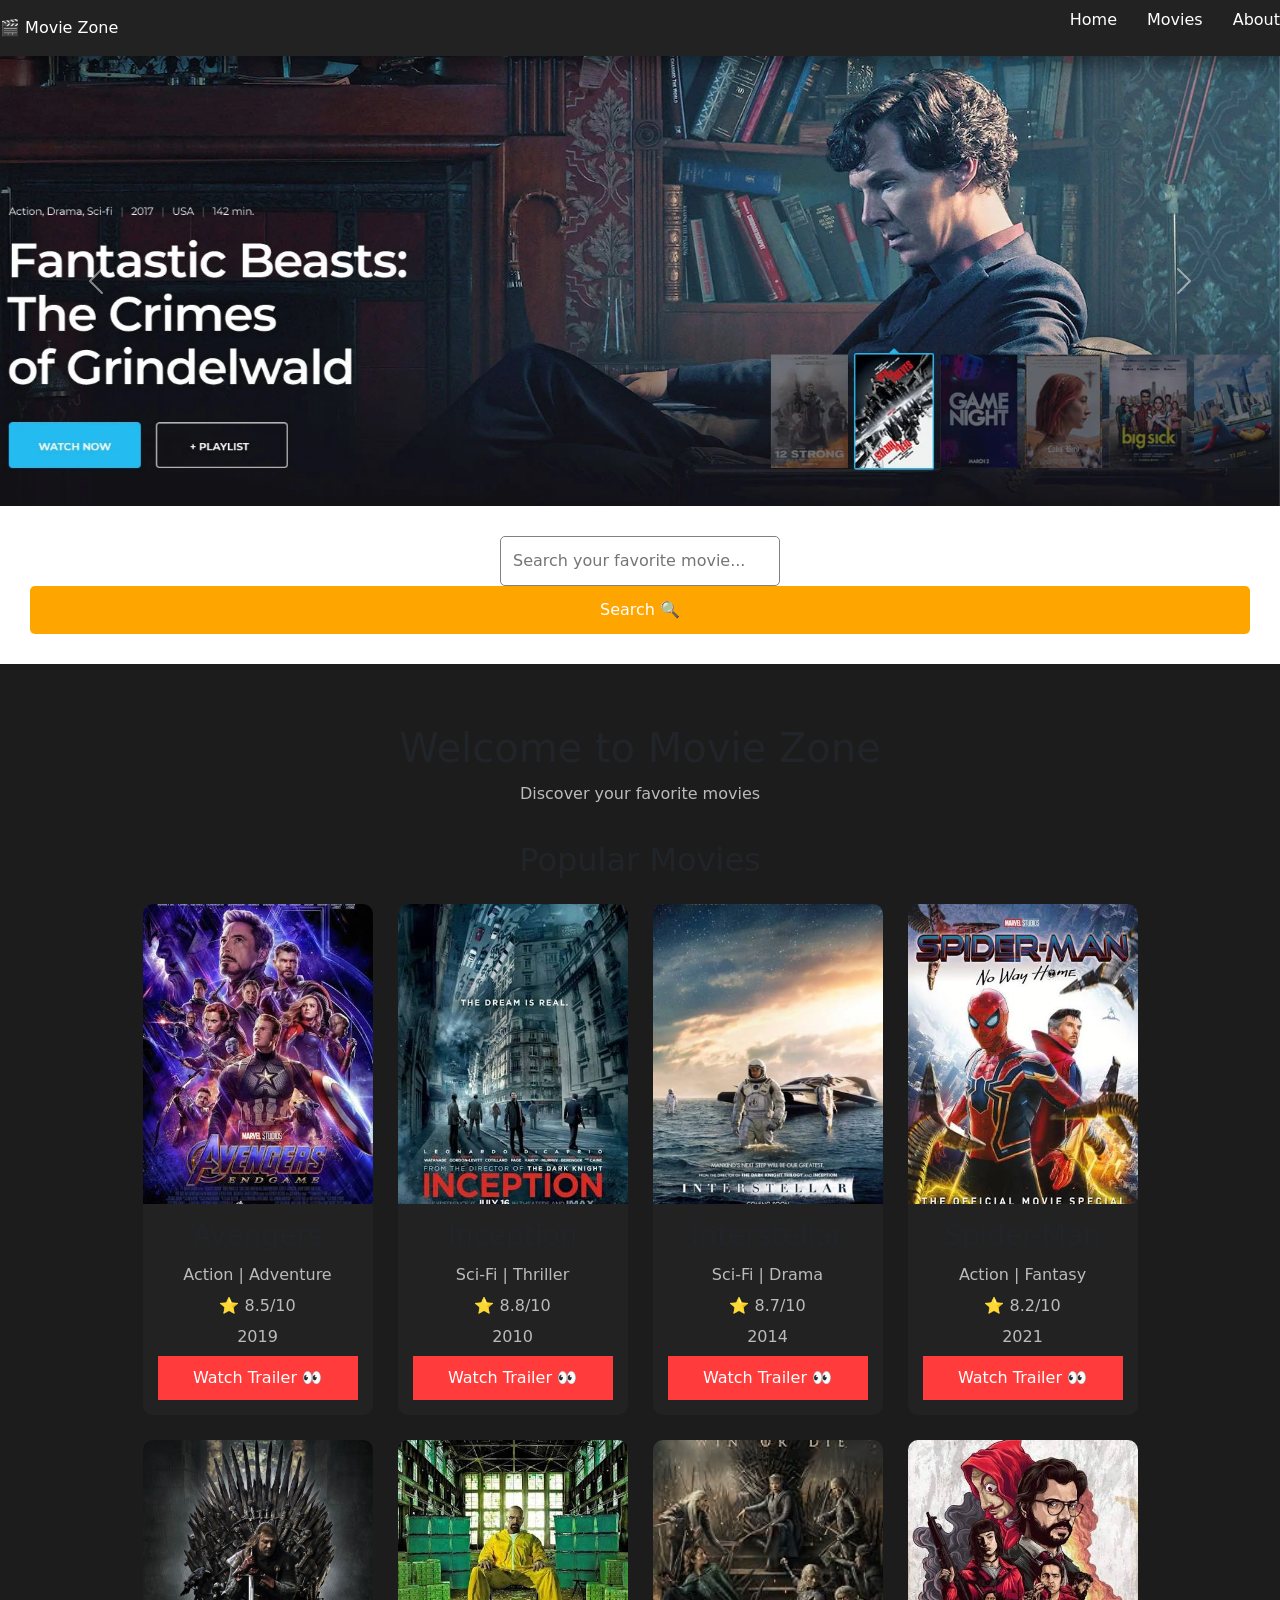
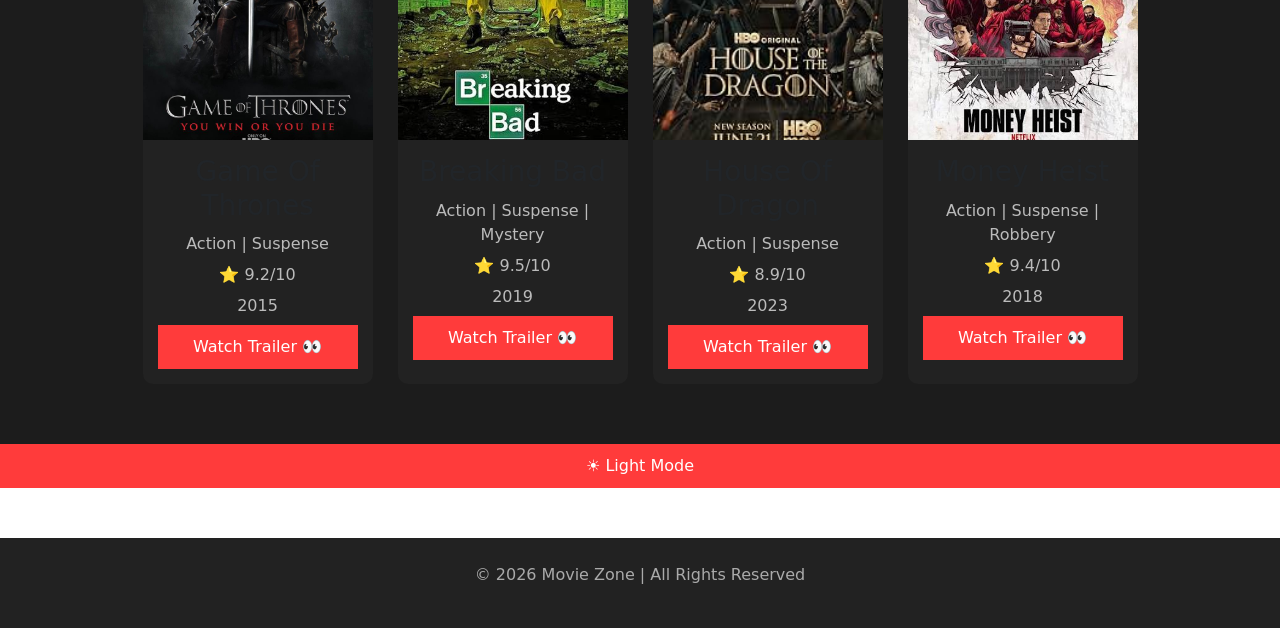
==== index.html @ 926c134b "today i add light mode dark mode in the code and wrok is pending i will add more code in website to " ====
<!DOCTYPE html>
<html lang="en">

<head>

    <meta charset="UTF-8">
    <meta name="viewport" content="width=device-width, initial-scale=1.0">

    <title>Movie Zone</title>

    <!-- CSS -->
    <link rel="stylesheet" href="style.css">

    <!-- Bootstrap CSS -->
    <link href="https://cdn.jsdelivr.net/npm/bootstrap@5.3.8/dist/css/bootstrap.min.css"
          rel="stylesheet">

</head>

<body>

    <!-- Navbar Start -->

    <nav class="navbar">

        <a href="index.html" class="logo">
            🎬 Movie Zone
        </a>

        <ul>
            <li><a href="index.html">Home</a></li>
            <li><a href="movies.html">Movies</a></li>
            <li><a href="about.html">About</a></li>
        </ul>

    </nav>

    <!-- Navbar End -->


    <!-- Movie Slider Start -->

    <div id="movieCarousel"
         class="carousel slide"
         data-bs-ride="carousel"
         data-bs-interval="3000">

        <div class="carousel-inner">

            <div class="carousel-item">
                <img src="images/movie slider1.webp"
                     class="d-block w-100"
                     alt="Movie Slider 1">
            </div>

            <div class="carousel-item">
                <img src="images/slider2.jpg"
                     class="d-block w-100"
                     alt="Movie Slider 2">
            </div>

            <div class="carousel-item active">
                <img src="images/slider3.webp"
                     class="d-block w-100"
                     alt="Movie Slider 3">
            </div>

        </div>


        <!-- Previous Button -->

        <button class="carousel-control-prev"
                type="button"
                data-bs-target="#movieCarousel"
                data-bs-slide="prev">

            <span class="carousel-control-prev-icon"></span>

            <span class="visually-hidden">
                Previous
            </span>

        </button>


        <!-- Next Button -->

        <button class="carousel-control-next"
                type="button"
                data-bs-target="#movieCarousel"
                data-bs-slide="next">

            <span class="carousel-control-next-icon"></span>

            <span class="visually-hidden">
                Next
            </span>

        </button>

    </div>

    <!-- Movie Slider End -->


    <!-- Search Box Start -->

    <div class="search-box">

        <input type="text"
               id="search"
               placeholder="Search your favorite movie...">

        <button onclick="searchMovies()">
            Search 🔍
        </button>

    </div>

    <!-- Search Box End -->


    <!-- Hero Section Start -->

    <section class="hero">

        <h1>Welcome to Movie Zone</h1>

        <p>Discover your favorite movies</p>

        <h2 class="title">
            Popular Movies
        </h2>


        <!-- Movie Cards Start -->

        <div class="movie-container">


            <!-- Avengers -->

            <div class="movie-card">

                <img src="images/avenger2.jpg"
                     alt="Avengers">

                <div class="movie-info">

                    <h3>Avengers</h3>

                    <p>Action | Adventure</p>

                    <p>⭐ 8.5/10</p>

                    <p>2019</p>

                    <button onclick="watchTrailer('Avengers')">
                        Watch Trailer 👀
                    </button>

                </div>

            </div>


            <!-- Inception -->

            <div class="movie-card">

                <img src="images/inception3.jpg"
                     alt="Inception">

                <div class="movie-info">

                    <h3>Inception</h3>

                    <p>Sci-Fi | Thriller</p>

                    <p>⭐ 8.8/10</p>

                    <p>2010</p>

                    <button onclick="watchTrailer('Inception')">
                        Watch Trailer 👀
                    </button>

                </div>

            </div>


            <!-- Interstellar -->

            <div class="movie-card">

                <img src="images/interstellar 4.jpg"
                     alt="Interstellar">

                <div class="movie-info">

                    <h3>Interstellar</h3>

                    <p>Sci-Fi | Drama</p>

                    <p>⭐ 8.7/10</p>

                    <p>2014</p>

                    <button onclick="watchTrailer('Interstellar')">
                        Watch Trailer 👀
                    </button>

                </div>

            </div>


            <!-- Spider-Man -->

            <div class="movie-card">

                <img src="images/spiderman1.jpg"
                     alt="Spider-Man">

                <div class="movie-info">

                    <h3>Spider-Man</h3>

                    <p>Action | Fantasy</p>

                    <p>⭐ 8.2/10</p>

                    <p>2021</p>

                    <button onclick="watchTrailer('Spider-Man No Way Home')">
                        Watch Trailer 👀
                    </button>

                </div>

            </div>


            <!-- Game Of Thrones -->

            <div class="movie-card">

                <img src="images/got1.jpg"
                     alt="Game Of Thrones">

                <div class="movie-info">

                    <h3>Game Of Thrones</h3>

                    <p>Action | Suspense</p>

                    <p>⭐ 9.2/10</p>

                    <p>2015</p>

                    <button onclick="watchTrailer('Game Of Thrones')">
                        Watch Trailer 👀
                    </button>

                </div>

            </div>


            <!-- Breaking Bad -->

            <div class="movie-card">

                <img src="images/breaking bad1.jpg"
                     alt="Breaking Bad">

                <div class="movie-info">

                    <h3>Breaking Bad</h3>

                    <p>Action | Suspense | Mystery</p>

                    <p>⭐ 9.5/10</p>

                    <p>2019</p>

                    <button onclick="watchTrailer('Breaking Bad')">
                        Watch Trailer 👀
                    </button>

                </div>

            </div>


            <!-- House Of The Dragon -->

            <div class="movie-card">

                <img src="images/house of dragon 1.jpg"
                     alt="House Of The Dragon">

                <div class="movie-info">

                    <h3>House Of Dragon</h3>

                    <p>Action | Suspense</p>

                    <p>⭐ 8.9/10</p>

                    <p>2023</p>

                    <button onclick="watchTrailer('House Of The Dragon')">
                        Watch Trailer 👀
                    </button>

                </div>

            </div>


            <!-- Money Heist -->

            <div class="movie-card">

                <img src="images/money heist1.jpg"
                     alt="Money Heist">

                <div class="movie-info">

                    <h3>Money Heist</h3>

                    <p>Action | Suspense | Robbery</p>

                    <p>⭐ 9.4/10</p>

                    <p>2018</p>

                    <button onclick="watchTrailer('Money Heist')">
                        Watch Trailer 👀
                    </button>

                </div>

            </div>

        </div>

        <!-- Movie Cards End -->


        <!-- No Result Message -->

        <p id="noResult" style="display:none;">
            No movies found!
        </p>

    </section>

    <!-- Hero Section End -->


    <!-- Dark / Light Mode Button Start -->

    <div class="mode-btn">

        <button onclick="toggleMode()" id="modeButton">
            ☀️ Light Mode
        </button>

    </div>

    <!-- Dark / Light Mode Button End -->


    <!-- Footer Start -->

    <footer>

        <p>
            © 2026 Movie Zone | All Rights Reserved
        </p>

    </footer>

    <!-- Footer End -->


    <!-- Bootstrap JS -->

    <script src="https://cdn.jsdelivr.net/npm/bootstrap@5.3.8/dist/js/bootstrap.bundle.min.js">
    </script>


    <!-- JavaScript -->

    <script>

        // Search Movies

        function searchMovies() {

            let input = document.getElementById("search")
                .value.toLowerCase()
                .trim();

            let cards = document.querySelectorAll(".movie-card");

            let count = 0;

            cards.forEach(function(card) {

                let title = card.querySelector("h3")
                    .innerText
                    .toLowerCase();

                if (title.includes(input)) {

                    card.style.display = "block";

                    count++;

                } else {

                    card.style.display = "none";

                }

            });


            document.getElementById("noResult").style.display =
                count === 0 ? "block" : "none";

        }


        // Search Using Enter Key

        document.getElementById("search")
            .addEventListener("keydown", function(event) {

                if (event.key === "Enter") {

                    searchMovies();

                }

            });


        // Watch Trailer

        function watchTrailer(movieName) {

            let url =
                "https://www.youtube.com/results?search_query="
                + encodeURIComponent(movieName + " official trailer");

            window.open(url, "_blank");

        }


        // Dark / Light Mode

        function toggleMode() {

            document.body.classList.toggle("light");

            let button =
                document.getElementById("modeButton");


            if (document.body.classList.contains("light")) {

                button.innerHTML = "🌙 Dark Mode";

            } else {

                button.innerHTML = "☀️ Light Mode";

            }

        }

    </script>

</body>

</html>
---- style.css ----
*{
    margin: 0;
    padding: 0;
    box-sizing: border-box;
}
body{
    font-family: Arial, Helvetica, sans-serif;
    background-color: #111;
    color: white;
}

/* Navbar */
nav{
    background-color: #222;
    padding: 20px 50px;
    display: flex;
    justify-content: center;
    align-items: center;
}

nav h2{
    color: #ff3b3b;
}

nav ul{
    display: flex;
    list-style:none;
    gap: 30px;
}

nav a{
    color: white;
    text-decoration: none;
}

nav a:hover {
    color: #ff3b3b;
}

/* Hero */
.hero {
    text-align: center;
    padding: 60px 20px;
    background-color: #1c1c1c;
}

.hero h1 {
    font-size: 40px;
    margin-bottom: 10px;
}

.hero p {
    color: #bbb;
}

/* Title */
.title {
    text-align: center;
    margin: 35px 0 25px;
}

/* Movie Container */
.movie-container {
    display: flex;
    justify-content: center;
    gap: 25px;
    flex-wrap: wrap;
}

/* Movie Card */
.movie-card {
    width: 230px;
    background-color: #222;
    border-radius: 10px;
    overflow: hidden;
    transition: 0.3s;
}

.movie-card:hover {
    transform: translateY(-10px);
    box-shadow: 0 10px 25px black;
}

.movie-card img {
    width: 100%;
    height: 300px;
    object-fit: cover;
}

.movie-info {
    padding: 15px;
}

.movie-info h3 {
    margin-bottom: 10px;
}

.movie-info p {
    color: #bbb;
    margin: 7px 0;
}

/* Button */
button {
    width: 100%;
    padding: 10px;
    margin-top: 10px;
    background-color: #ff3b3b;
    color: white;
    border: none;
    border-radius: 5px;
    cursor: pointer;
}

button:hover {
    background-color: #d90000;
}

/* Footer */
footer {
    text-align: center;
    padding: 25px;
    margin-top: 50px;
    background-color: #222;
    color: #aaa;
}

/* Text Centre */
.text-centre {
    background-color: grey;
    color: white;
    text-align: center;
    font-family: Cambria, Cochin, Georgia, Times, 'Times New Roman', serif;
    font-size: medium;
    padding: 20px;
}

.text-centre:hover {
    background-color: red;
}

/* Search Box */
.search-box {
    text-align: center;
    margin: 30px;
}

.search-box input {
    padding: 12px;
    width: 280px;
    border-radius: 5px;
    border: 1px solid gray;
}

.search-box button {
    padding: 12px 20px;
    background-color: orange;
    border: none;
    border-radius: 5px;
    cursor: pointer;
}

/* Carousel */
#moveCarousel {
    width: 100px;
    margin: 20px auto;
    overflow: hidden;
}

#movieCarousel img {
    width: 100%;
    height: 450px;
    object-fit: cover;
}

/* Mobile */
@media (max-width: 576px) {

    #movieCarousel img {
        height: 220px;
    }

}


/* DARK MODE */


body.dark {
    background-color: white;
    color: black;
}

body.dark nav {
    background-color: #eee;
}

body.dark nav a {
    color: black;
}

body.dark nav h2 {
    color: #ff3b3b;
}

body.dark .hero {
    background-color: #f2f2f2;
    color: black;
}

body.dark .hero p {
    color: #555;
}

body.dark .movie-card {
    background-color: #eee;
    color: black;
}

body.dark .movie-info p {
    color: grey;
}

body.dark footer {
    background-color: #ddd;
    color: grey;
}

body.dark .title {
    color: black;
}
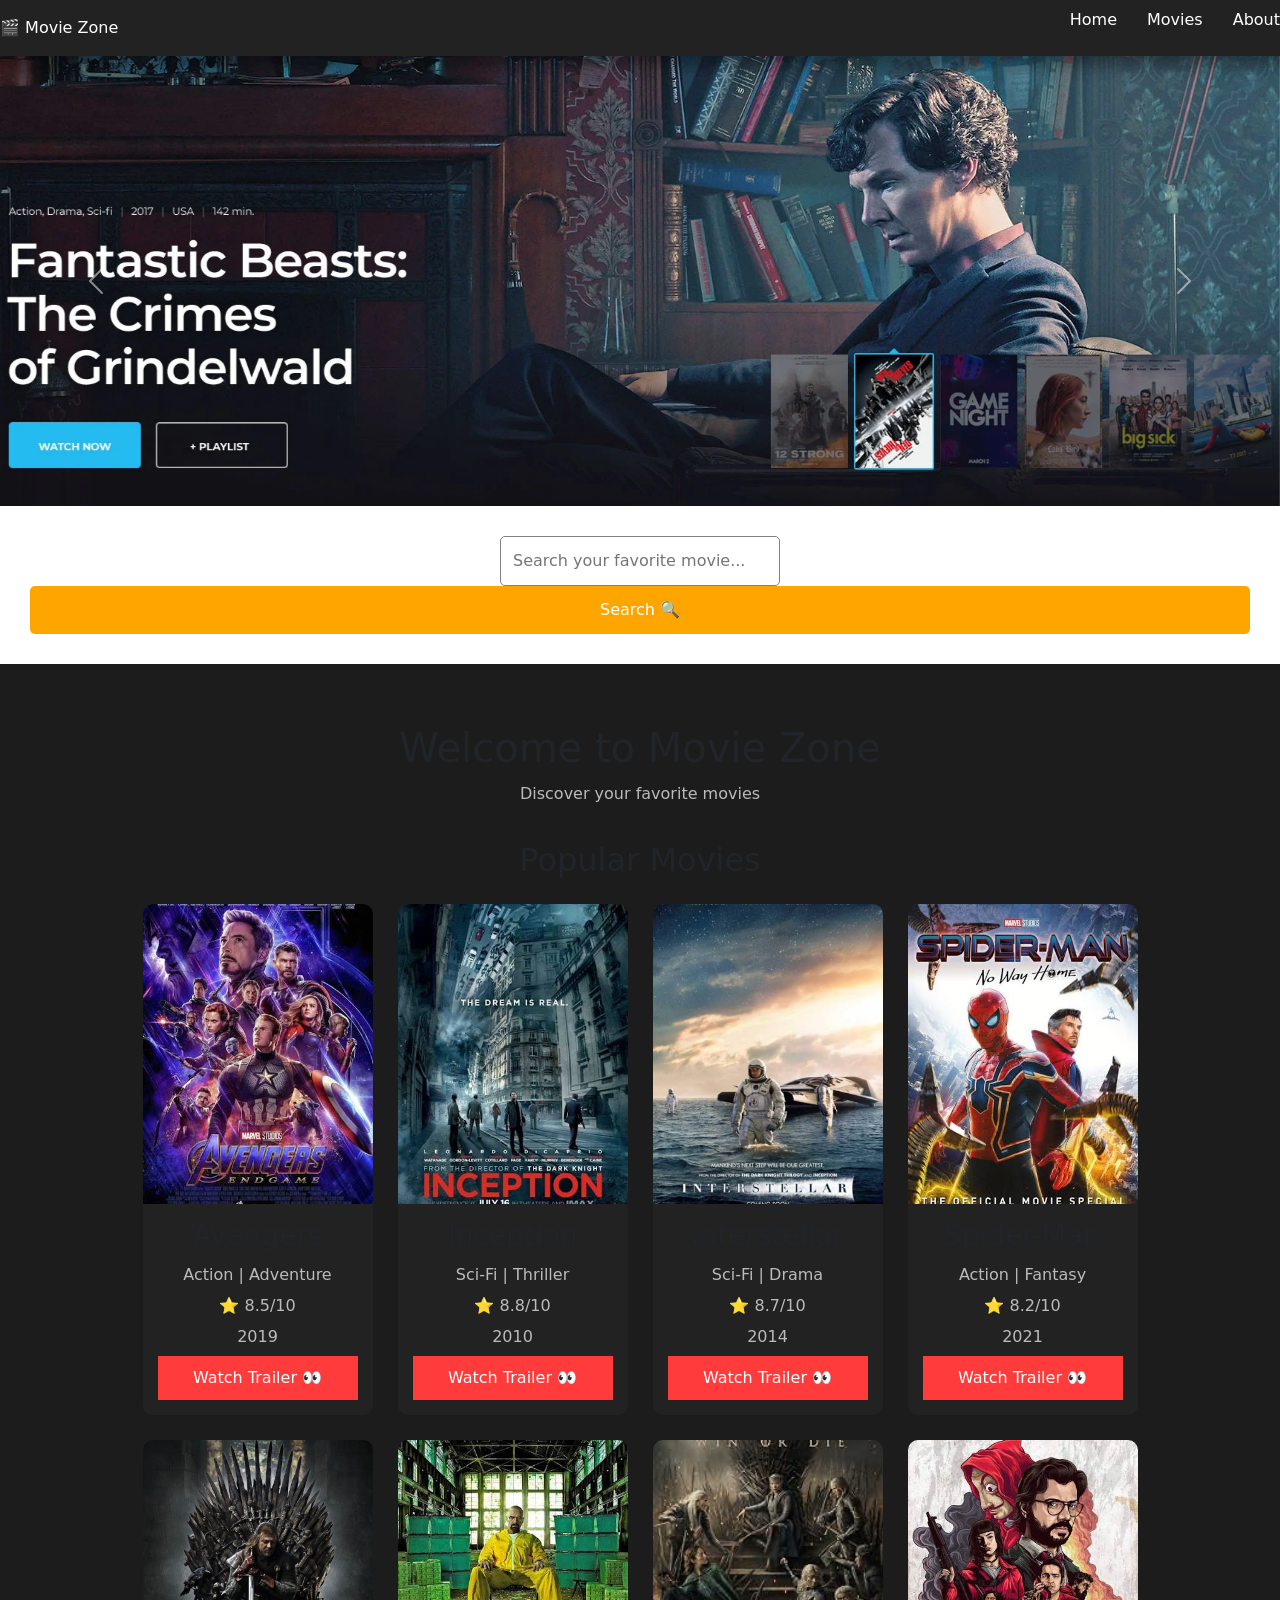
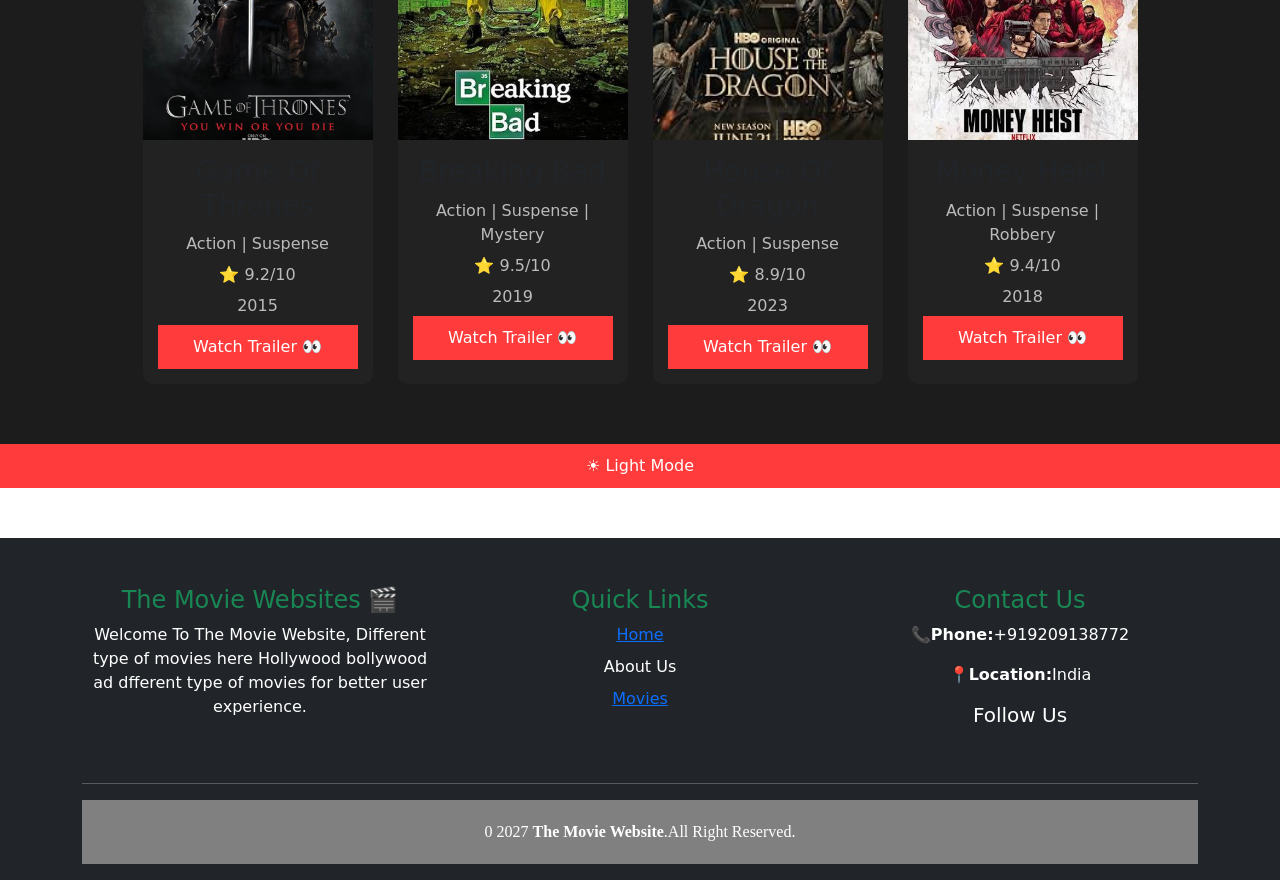
==== commit 2aad0f69: "today added some footer part" ====
--- a/index.html
+++ b/index.html
@@ -11,6 +11,8 @@
 
     <!-- CSS -->
     <link rel="stylesheet" href="style.css">
+    
+    <link href="https://cdn.jsdelivr.net/npm/bootstrap@5.3.8/dist/css/bootstrap.min.css" rel="stylesheet" integrity="sha384-sRIl4kxILFvY47J16cr9ZwB07vP4J8+LH7qKQnuqkuIAvNWLzeN8tE5YBujZqJLB" crossorigin="anonymous">
 
     <!-- Bootstrap CSS -->
     <link href="https://cdn.jsdelivr.net/npm/bootstrap@5.3.8/dist/css/bootstrap.min.css"
@@ -378,12 +380,87 @@
 
     <!-- Footer Start -->
 
-    <footer>
-
-        <p>
-            © 2026 Movie Zone | All Rights Reserved
-        </p>
-
+    <footer class="bg-dark text-white pt-5 pb-3">
+        <div class="container">
+        <div class="row">
+
+            <!-- column 1 -->
+             <div class="col-md-4 mb-4">
+            <h4 class="text-success">The Movie Websites 🎬
+
+            </h4>
+            <p>
+                Welcome To The Movie Website,
+                Different type of movies here Hollywood bollywood ad dfferent type of movies for better user experience.
+            </p>
+             </div>
+
+             <!-- column 2 -->
+              <div class="col-md-4 mb-4">
+                <h4 class="text-success">Quick Links</h4>
+                <ul class="list-unstyled">
+                    <li class="mb-2">
+                        <a href="index.html class
+                        text-white text-docartion-none">Home</a>
+
+
+                    </li>
+                    <li class="mb-2"><a href="about.html class
+                        text-white text-decorstion-none"></a>About Us</li>
+                        <li class="mb-2">
+                            <a href="Movies.html class
+                            text-white text-decoration-none">Movies</a>
+                        </li>
+
+                </ul>
+
+              </div>
+               <!-- column 3 -->
+
+               <div class="col-md-4 mb-4">
+                <h4 class="text-success">Contact Us</h4>
+
+                <p>
+                    📞<strong>Phone:</strong>+919209138772
+                </p>
+                <p>
+                    📍<strong>Location:</strong>India
+                </p>
+                <h5 classs="mt-3">Follow Us</h5>
+                <div class="d-flex gap-3 mt-3">
+                   <!-- Instagram -->
+                    <a href="https://www.instagram.com/sachitanand__441/?hl=en" class="text-white fs-3">
+                        <i class="bi bi-instagram"></i>
+                    </a>
+
+                    <!-- LinkedIn -->
+                    <a href="https://www.linkedin.com/in/sachitanand-ambulgekar-6a97a2281/" class="text-white fs-3">
+                        <i class="bi bi-linkedin"></i>
+                    </a>
+
+                    <!-- WhatsApp -->
+                    <a href="https://wa.me/919209138772" 
+                       class="text-white fs-3">
+                        <i class="bi bi-whatsapp"></i>
+                    </a>
+                </div>
+
+               </div>
+
+        </div>
+        <!-- Copyright -->
+
+        <hr class="border-light">
+        <div class="text-centre">
+            <p class="mb-0">
+                0 2027 <strong>The Movie Website</strong>.All Right Reserved.
+
+            </p>
+
+        </div>
+        </div>
+
+        
     </footer>
 
     <!-- Footer End -->
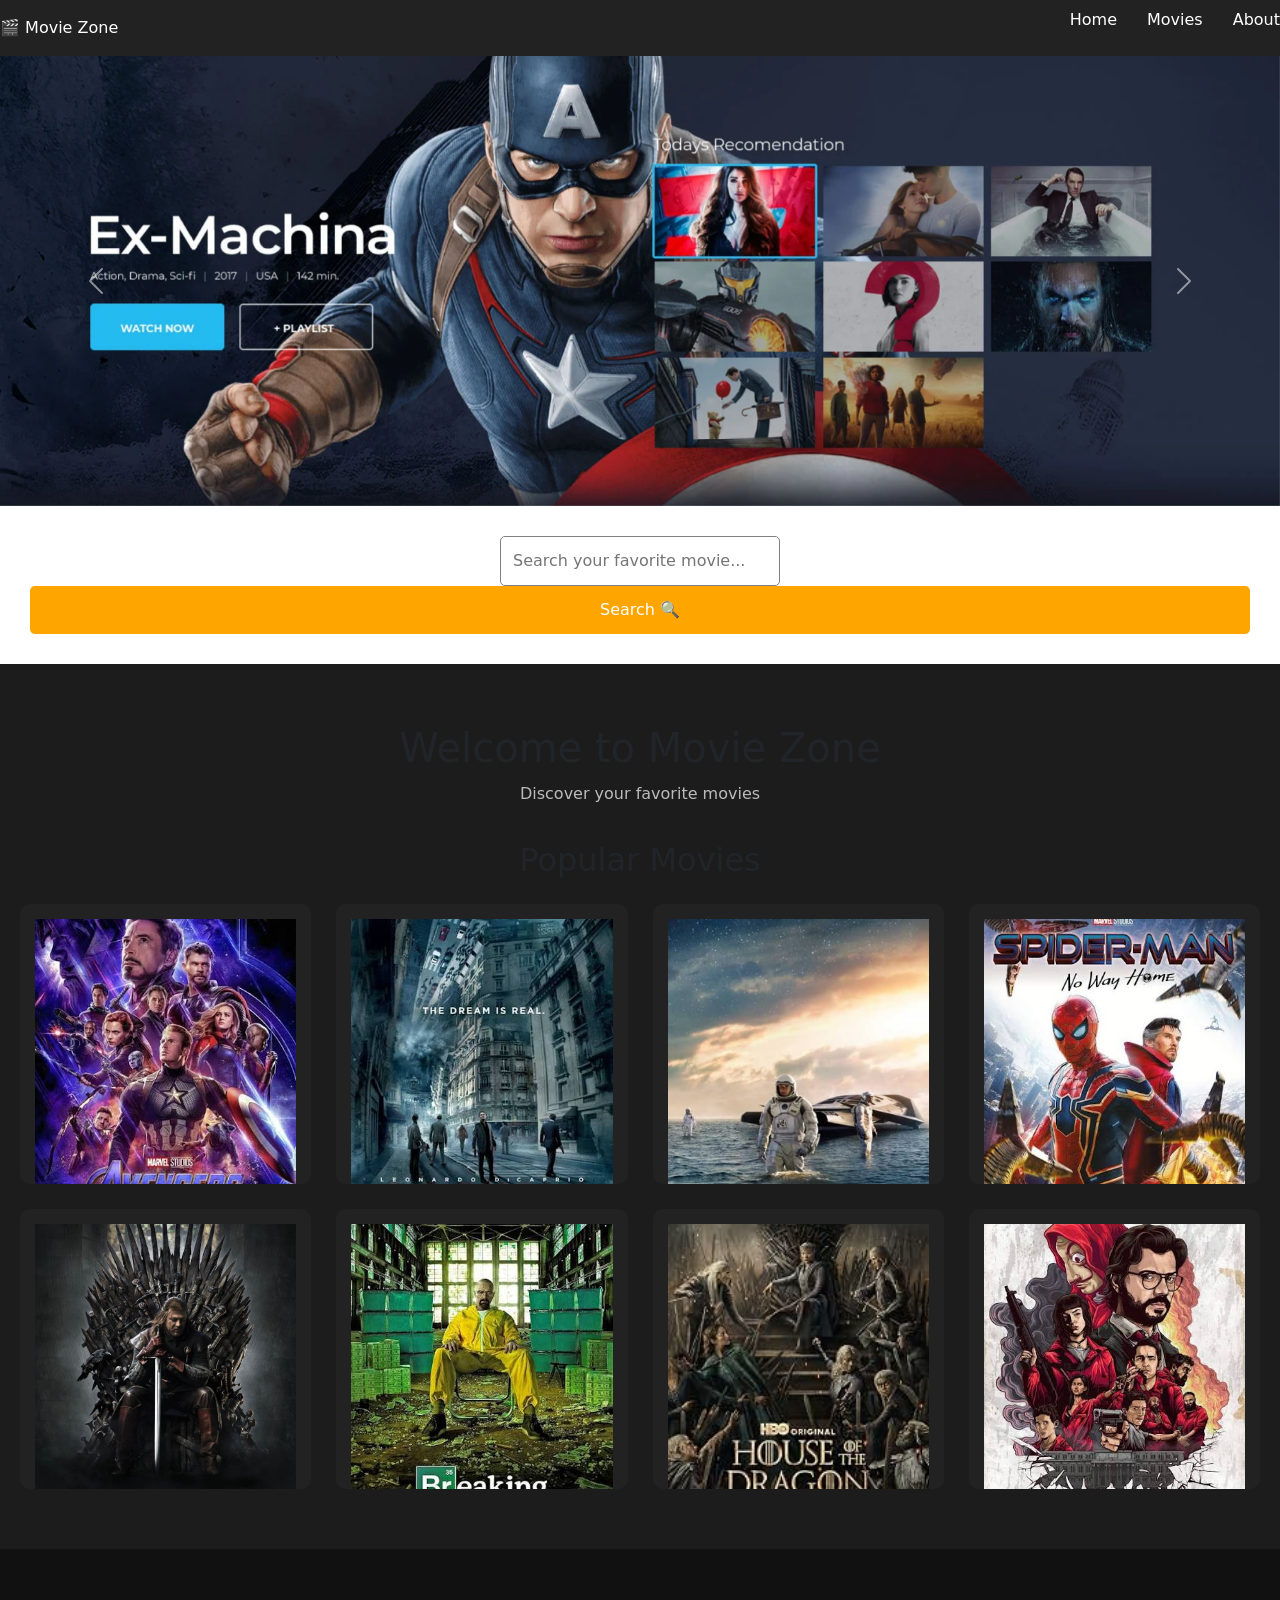
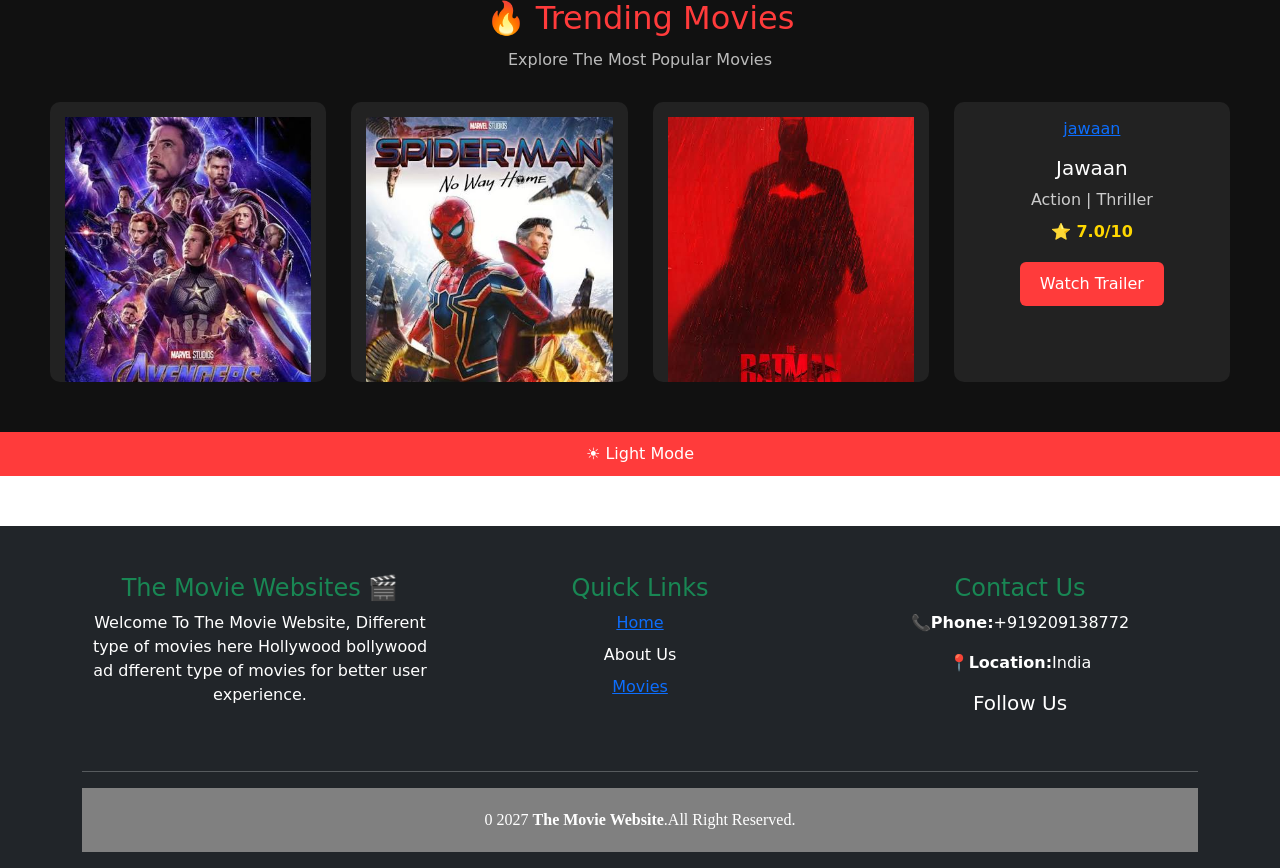
==== commit 54c40819: "added some section and in secton added trending movies like avengers batman spiderman jawan and adde" ====
--- a/index.html
+++ b/index.html
@@ -11,7 +11,7 @@
 
     <!-- CSS -->
     <link rel="stylesheet" href="style.css">
-    
+
     <link href="https://cdn.jsdelivr.net/npm/bootstrap@5.3.8/dist/css/bootstrap.min.css" rel="stylesheet" integrity="sha384-sRIl4kxILFvY47J16cr9ZwB07vP4J8+LH7qKQnuqkuIAvNWLzeN8tE5YBujZqJLB" crossorigin="anonymous">
 
     <!-- Bootstrap CSS -->
@@ -363,7 +363,65 @@
     </section>
 
     <!-- Hero Section End -->
-
+     <!-- Trending Movie Section Start -->
+      <section class="trending">
+        <h2>🔥 Trending Movies</h2>
+        <p class="section-subtitle">Explore The Most Popular Movies</p>
+        <div class="movie-container">
+           <!-- Movie 1 -->
+
+           <div class="movie-card">
+            <img src="images/avenger2.jpg" alt="Avenger Movies">
+            <h3>Avengers: Endgame</h3>
+            <p>Action | Adventure</p>
+            <p class="rating">⭐ 8.4/10</p>
+        <a href="https://www.youtube.com/results?search_query=avengers+endgame+trailer"
+               target="_blank" class="trailer-btn">Watch Trailer</a>
+
+           </div>
+           <!-- movie 2 -->
+
+           <div class="movie-card">
+            <img src="images/spiderman1.jpg" alt="Spiderman">
+            <h3>Spider-man</h3>
+            <p>Action | Adventure</p>
+            <p class="rating">⭐ 8.2/10</p>
+             <a href="https://www.youtube.com/results?search_query=spiderman+trailer"
+               target="_blank" class="trailer-btn">
+                Watch Trailer
+            </a>
+           </div>
+           <!-- movie 3 -->
+
+           <div class="movie-card">
+            <img src="images/batman.jpg" alt="Batman">
+            <h3>The Batman</h3>
+            <p>Action | Crime</p>
+            <p class="rating">⭐ 7.8/10</p>
+            <a href="https://www.youtube.com/results?search_query=the+batman+trailer"
+               target="_blank" class="trailer-btn">
+                Watch Trailer
+            </a>
+
+           </div>
+
+           <!-- movie 4 -->
+            <div class="movie-card">
+                <a href="images/jawaan 2.jpg">jawaan</a>
+                <h3>Jawaan</h3>
+                <p>Action | Thriller</p>
+                <p class="rating">⭐ 7.0/10</p>
+                <a href="https://www.youtube.com/results?search_query=jawan+trailer"
+               target="_blank" class="trailer-btn">
+                Watch Trailer
+            </a>
+
+
+            </div>
+        </div>
+
+      </section>
+      <!-- Trending Movie Section End -->
 
     <!-- Dark / Light Mode Button Start -->
 
--- a/style.css
+++ b/style.css
@@ -228,4 +228,94 @@
 
 body.dark .title {
     color: black;
-}+}
+
+.trending{
+    padding:50px;
+    background-color: #111;
+    color: white;
+    text-align: center;
+}
+.trending h2{
+    font-size: 32px;
+    margin-bottom: 10px;
+    color: #ff3b3b;
+
+}
+
+.section-subtitle{
+    color: #bbb;
+    margin-bottom: 30px;
+}
+
+.movie-container{
+    display: grid;
+    grid-template-columns:repeat(4,1fr);
+    gap: 25px;
+}
+.movie-card{
+    background-color: #222;
+    padding: 15px;
+    border-radius: 12px;
+    transition: 0.3s;
+    text-align: center;
+
+}
+
+.movie-card:hover{
+    transform:translateY(-10px);
+    box-shadow: 0 5px 20px #ff3b3b55;
+
+}
+
+.movie-card{
+    width: 100%;
+    height: 280px;
+    object-fit: cover;
+    border-radius: 10px;
+
+}
+.movie-card h3{
+    margin: 15px 0 8px;
+    font-size:20px;
+
+}
+
+.movie-card p{
+    color: #ccc;
+    margin: 8px 0;
+}
+
+.movie-card .rating{
+    color: gold;
+    font-weight: bold;
+}
+ .trailer-btn{
+    display: inline-block;
+    background-color: #ff3b3b;
+    color: white;
+    text-decoration: none;
+    padding: 10px 20px;
+    border-radius: 6px;
+    margin-top: 10px;
+ }
+
+ .trailer-btn:hover{
+    background-color: white;
+    color: #ff3b3b;
+
+ }
+  /* Responsive Design */
+  @media (max-width:900px){
+    .movie-container{
+        grid-template-columns: repeat(2,1fr);
+    }
+  }
+   @media(max-width:500px){
+    .movie-container{
+        grid-template-columns: 1fr;
+    }
+     .trending{
+        padding:25px;
+     }
+   }
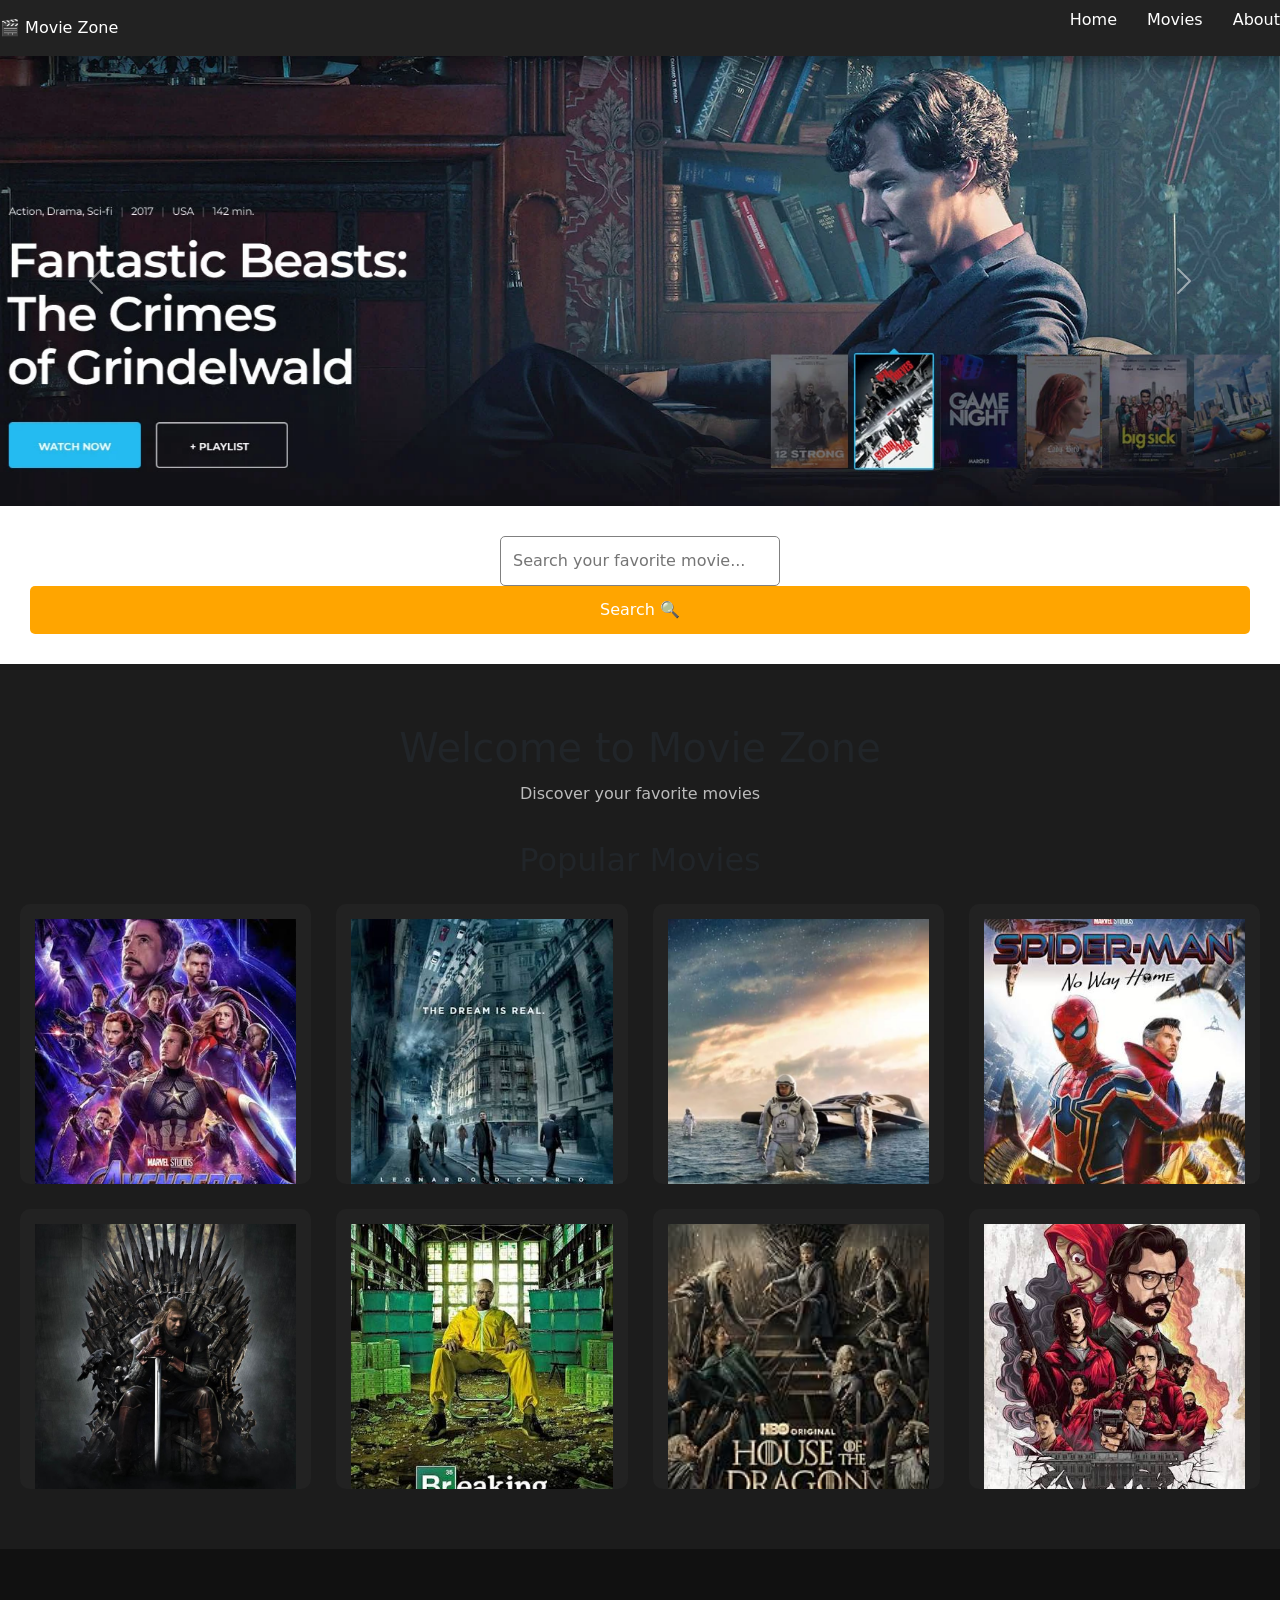
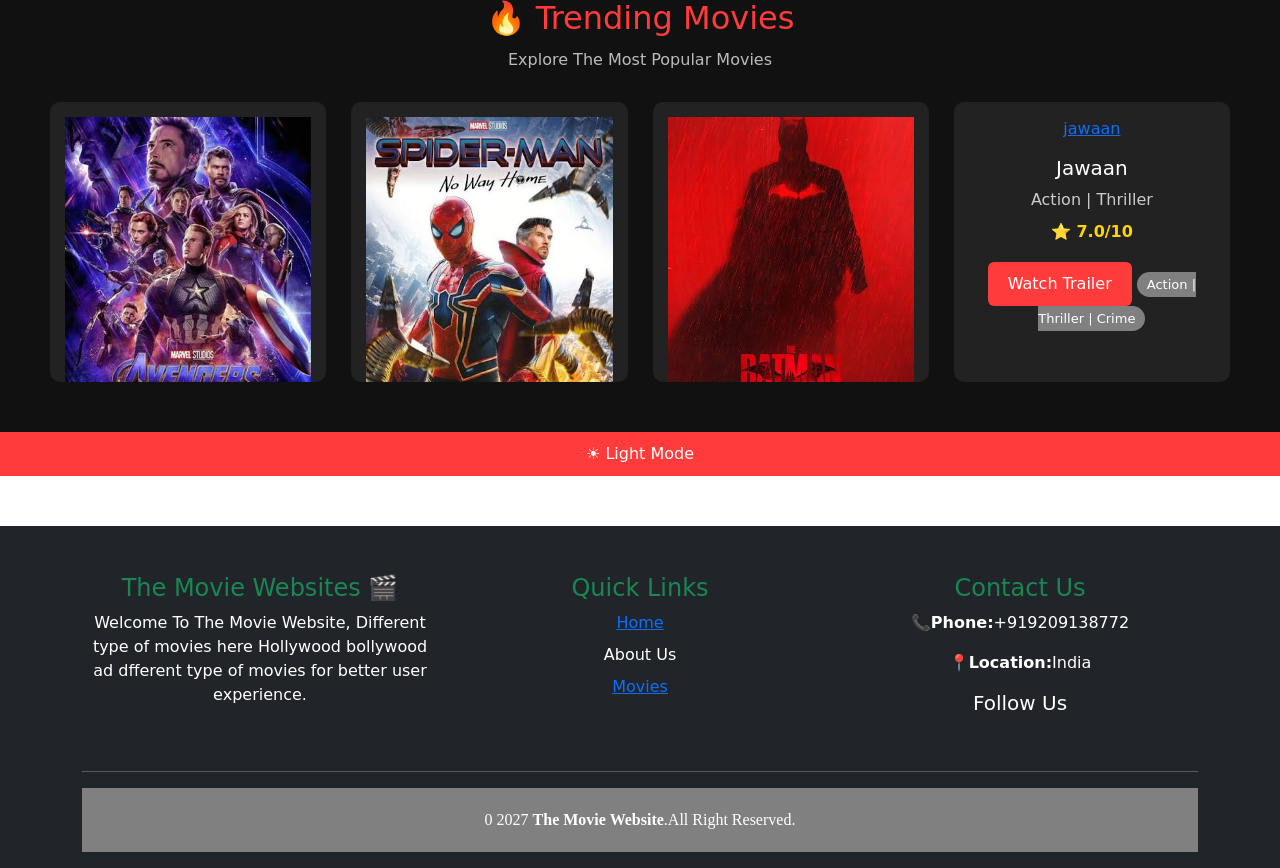
==== commit 0c1a2595: "today added span using class of genre" ====
--- a/index.html
+++ b/index.html
@@ -377,6 +377,7 @@
             <p class="rating">⭐ 8.4/10</p>
         <a href="https://www.youtube.com/results?search_query=avengers+endgame+trailer"
                target="_blank" class="trailer-btn">Watch Trailer</a>
+               <span class="genre">Action</span>
 
            </div>
            <!-- movie 2 -->
@@ -390,6 +391,7 @@
                target="_blank" class="trailer-btn">
                 Watch Trailer
             </a>
+            <span class="genre">Action | Adventure</span>
            </div>
            <!-- movie 3 -->
 
@@ -402,6 +404,7 @@
                target="_blank" class="trailer-btn">
                 Watch Trailer
             </a>
+            <span class="genre">Action | Thriller</span>
 
            </div>
 
@@ -415,7 +418,7 @@
                target="_blank" class="trailer-btn">
                 Watch Trailer
             </a>
-
+           <span class="genre">Action | Thriller | Crime</span>
 
             </div>
         </div>
--- a/style.css
+++ b/style.css
@@ -319,3 +319,11 @@
         padding:25px;
      }
    }
+
+
+   .genre{
+    background:grey;
+    padding: 5px 10px;
+    border-radius: 15px;
+    font-size: 13px;
+   }
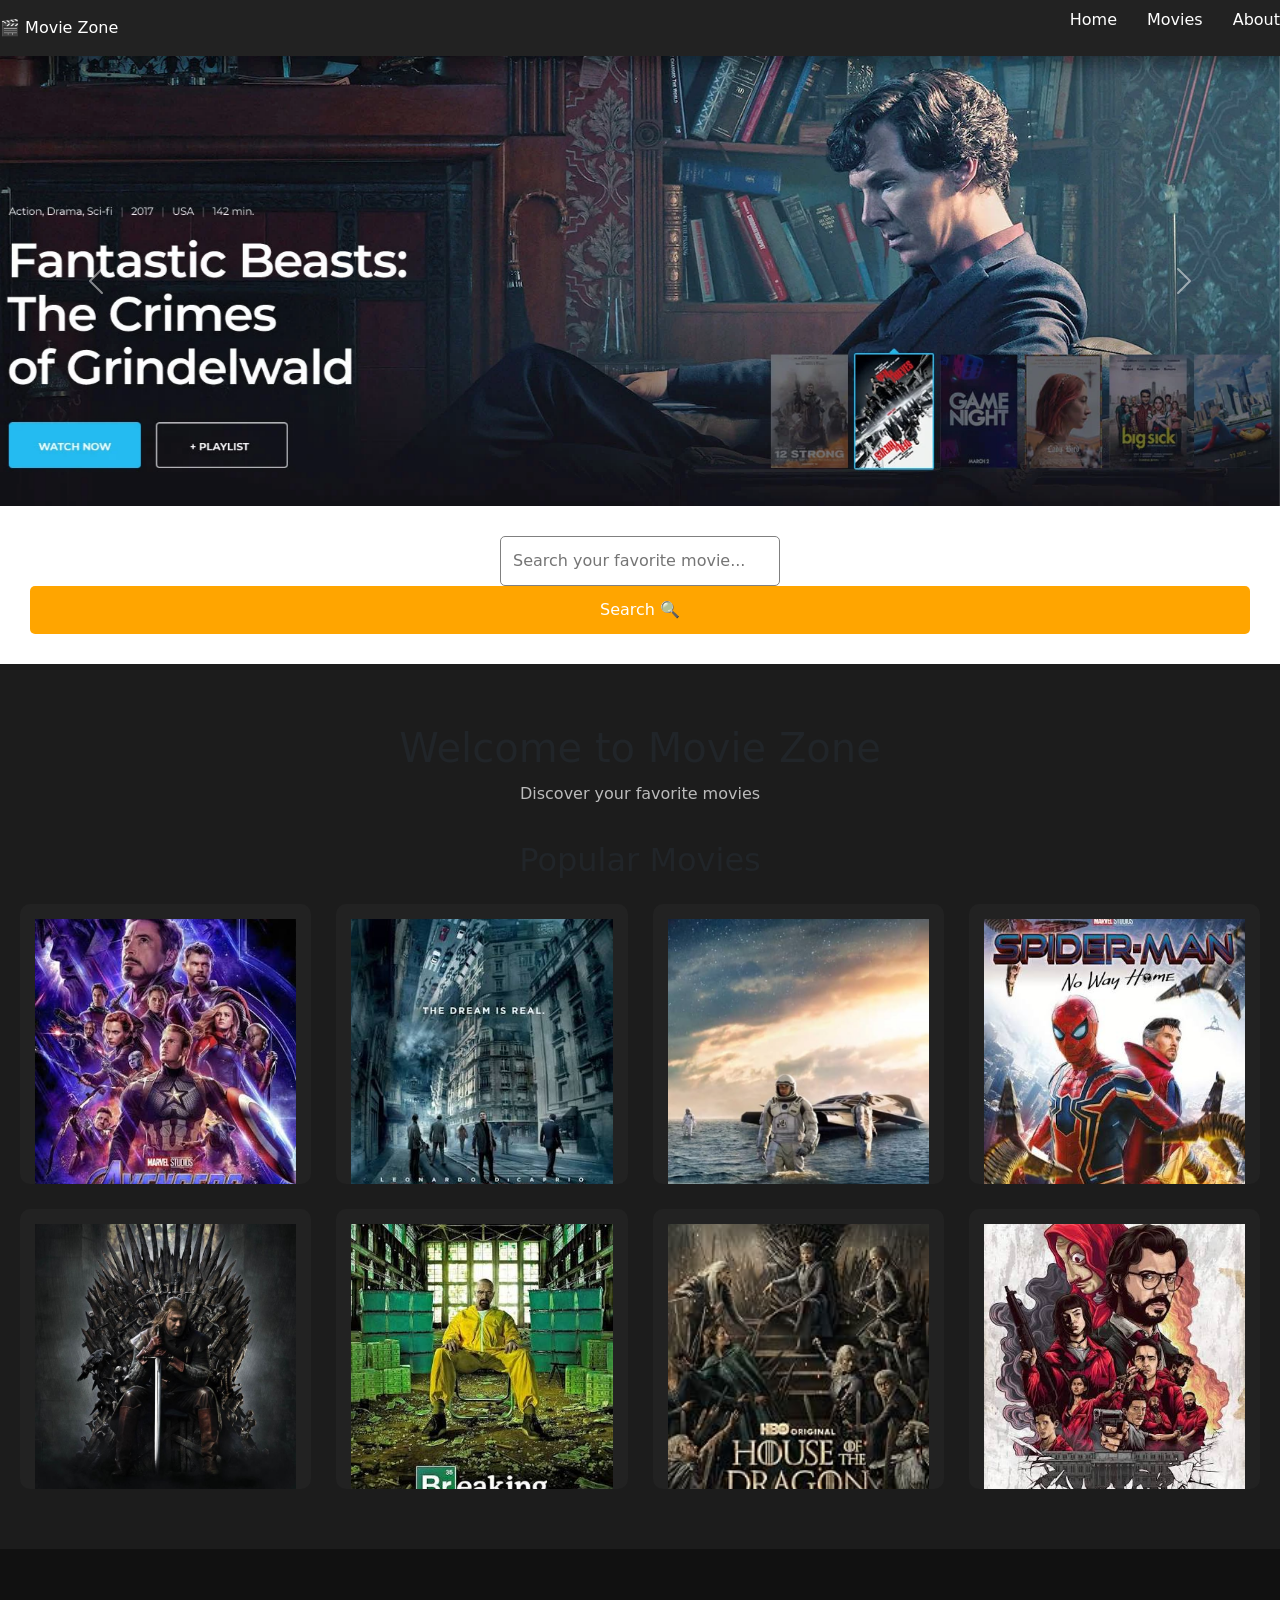
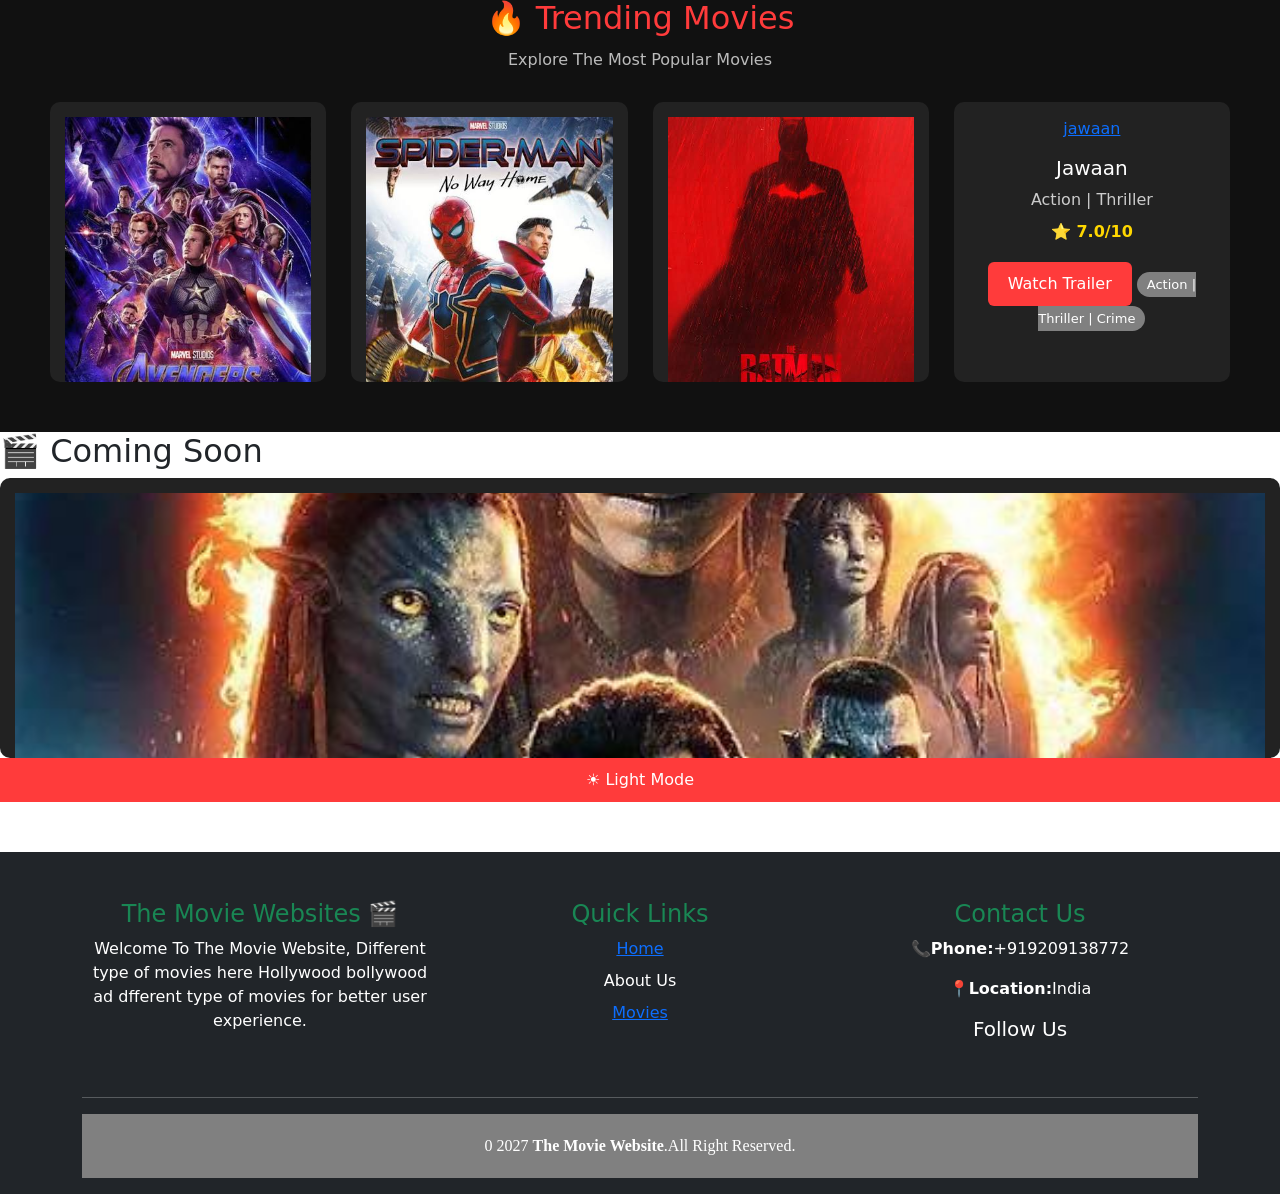
==== commit 2453be09: "i added coming soon movies using section added css in there" ====
--- a/index.html
+++ b/index.html
@@ -426,6 +426,18 @@
       </section>
       <!-- Trending Movie Section End -->
 
+      <!-- Movie coming soon section -->
+
+      <section class="coming soon">
+         <h2>🎬 Coming Soon</h2>
+         <div class="movie-card">
+            <img src="images/avatar 3 to1.jpg" alt="Upcoming Movies">
+            <h3>Avatar 3</h3>
+            <p>Release: December 2026</p>
+           <button>Notify Me</button>
+         </div>
+      </section>
+
     <!-- Dark / Light Mode Button Start -->
 
     <div class="mode-btn">
--- a/style.css
+++ b/style.css
@@ -327,3 +327,29 @@
     border-radius: 15px;
     font-size: 13px;
    }
+
+   .coming-soon{
+    text-align: center;
+    padding: 40px 20px;
+
+   }
+   .coming-soon h2{
+        color: #ff3b3b;
+        margin-bottom:25px;
+   }
+    .coming-soon .movie-card{
+        width: 250px;
+        margin: auto;
+        background: #222;
+        padding: 15px;
+        border-radius: 10px;
+    }
+    
+
+    .coming-soon button{
+        background: #ff3b3b;
+        color: white;
+        border: none;
+        padding: 8px 15px;
+        border-radius: 5px;
+    }
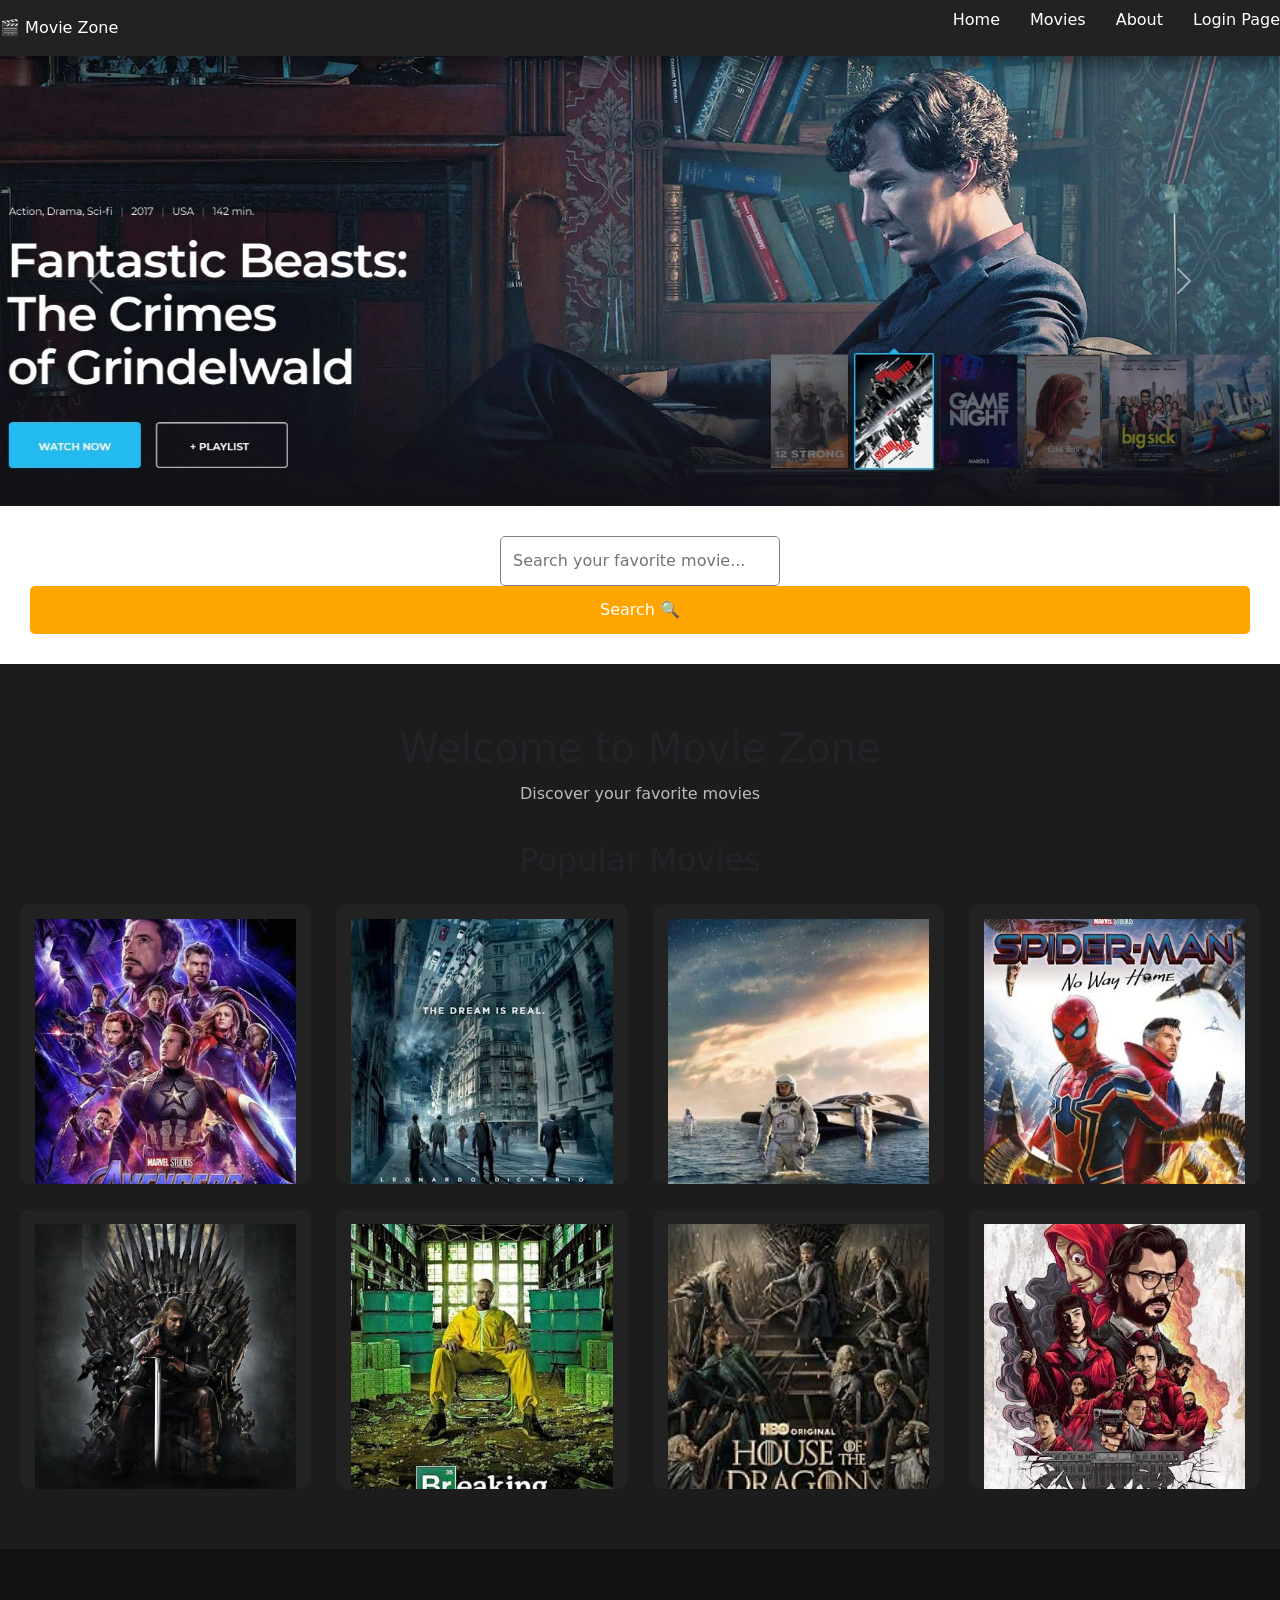
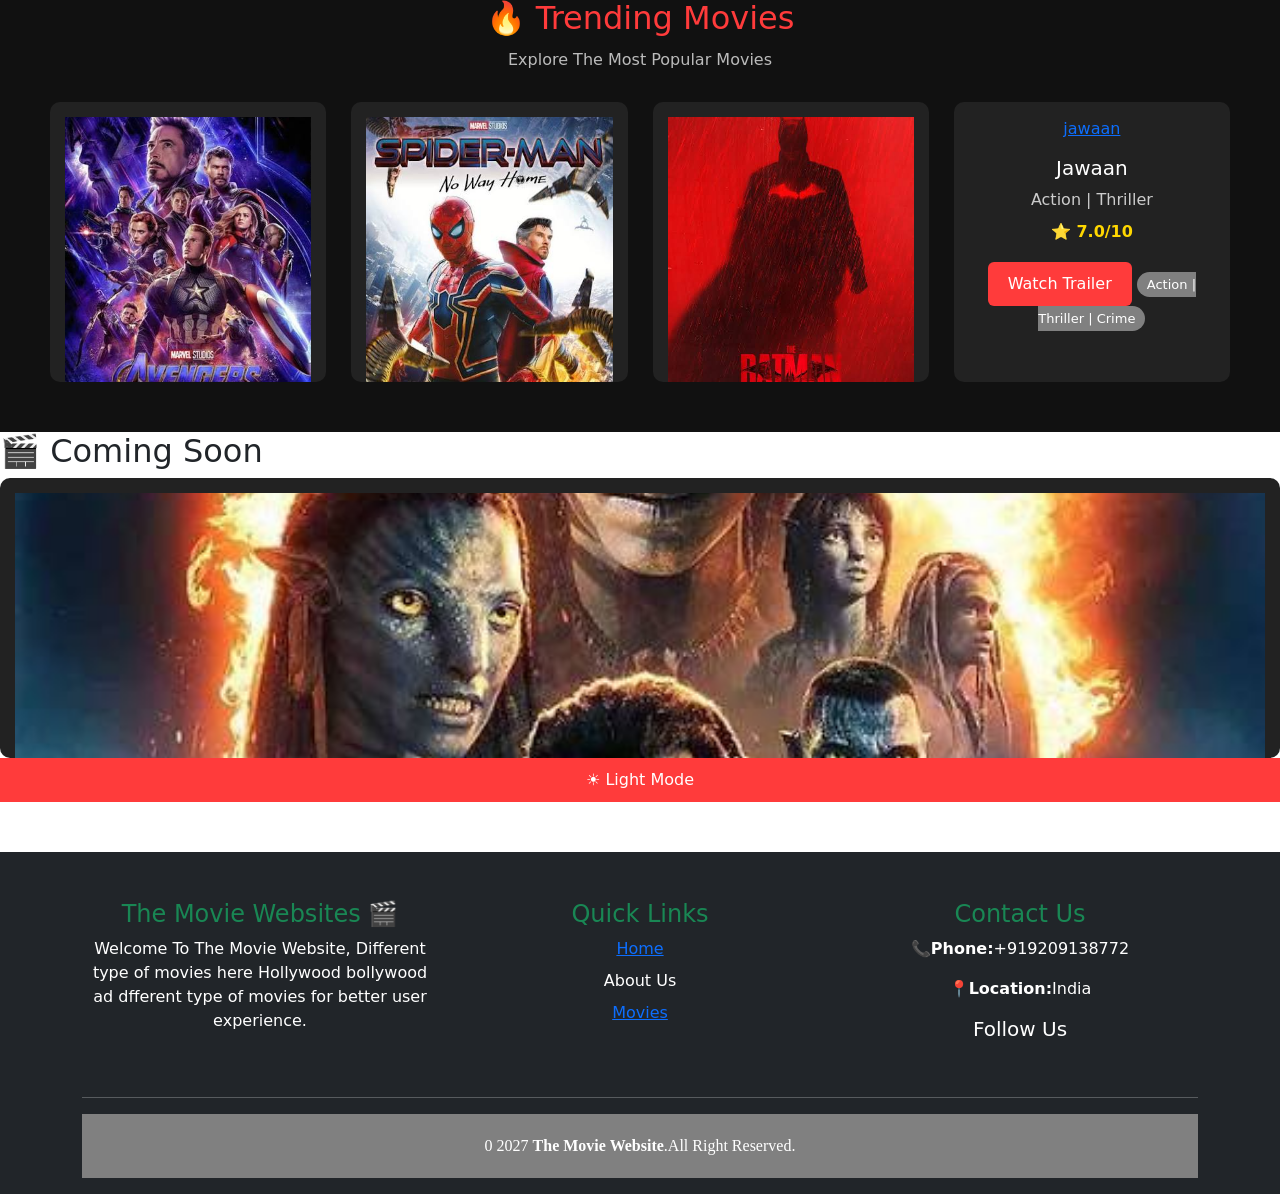
==== commit 3d00b322: "today i made login page to user enter a webiste explore the website" ====
--- a/index.html
+++ b/index.html
@@ -34,6 +34,7 @@
             <li><a href="index.html">Home</a></li>
             <li><a href="movies.html">Movies</a></li>
             <li><a href="about.html">About</a></li>
+            <li><a href="login.html">Login Page</a></li>
         </ul>
 
     </nav>
--- a/style.css
+++ b/style.css
@@ -353,3 +353,55 @@
         padding: 8px 15px;
         border-radius: 5px;
     }
+
+    /* LOGIN PAGE CSS START*/
+
+    .login-container{
+        width: 350px;
+        margin: 80px auto;
+        background: #222;
+        padding: 35px;
+        border-radius: 12px;
+        box-shadow: 0 0 15px #000;
+        text-align: center;
+    }
+
+    .login-container h2{
+        color: #ff3b3b;
+        margin-bottom: 25px;
+    }
+
+    .login-container input{
+        width: 100%;
+        padding: 12px;
+        margin: 10px 0;
+        border: none;
+        border-radius: 6px;
+        box-sizing: border-box;
+
+    }
+
+    .login-btn{
+         width: 100%;
+         padding: 12px;
+         margin-top: 15px;
+         border: none;
+         border-radius: 6px;
+         background: #ff3b3b;
+         color:white;
+         font-size:16px;
+         cursor:pointer;
+
+    }
+
+    .login-btn:hover{
+        background: #d62828;
+    }
+
+    .login-container p{
+        margin-top:20px;
+        color: #aaa;
+    }
+
+/* 
+    LOGIN PAGE CSS END */
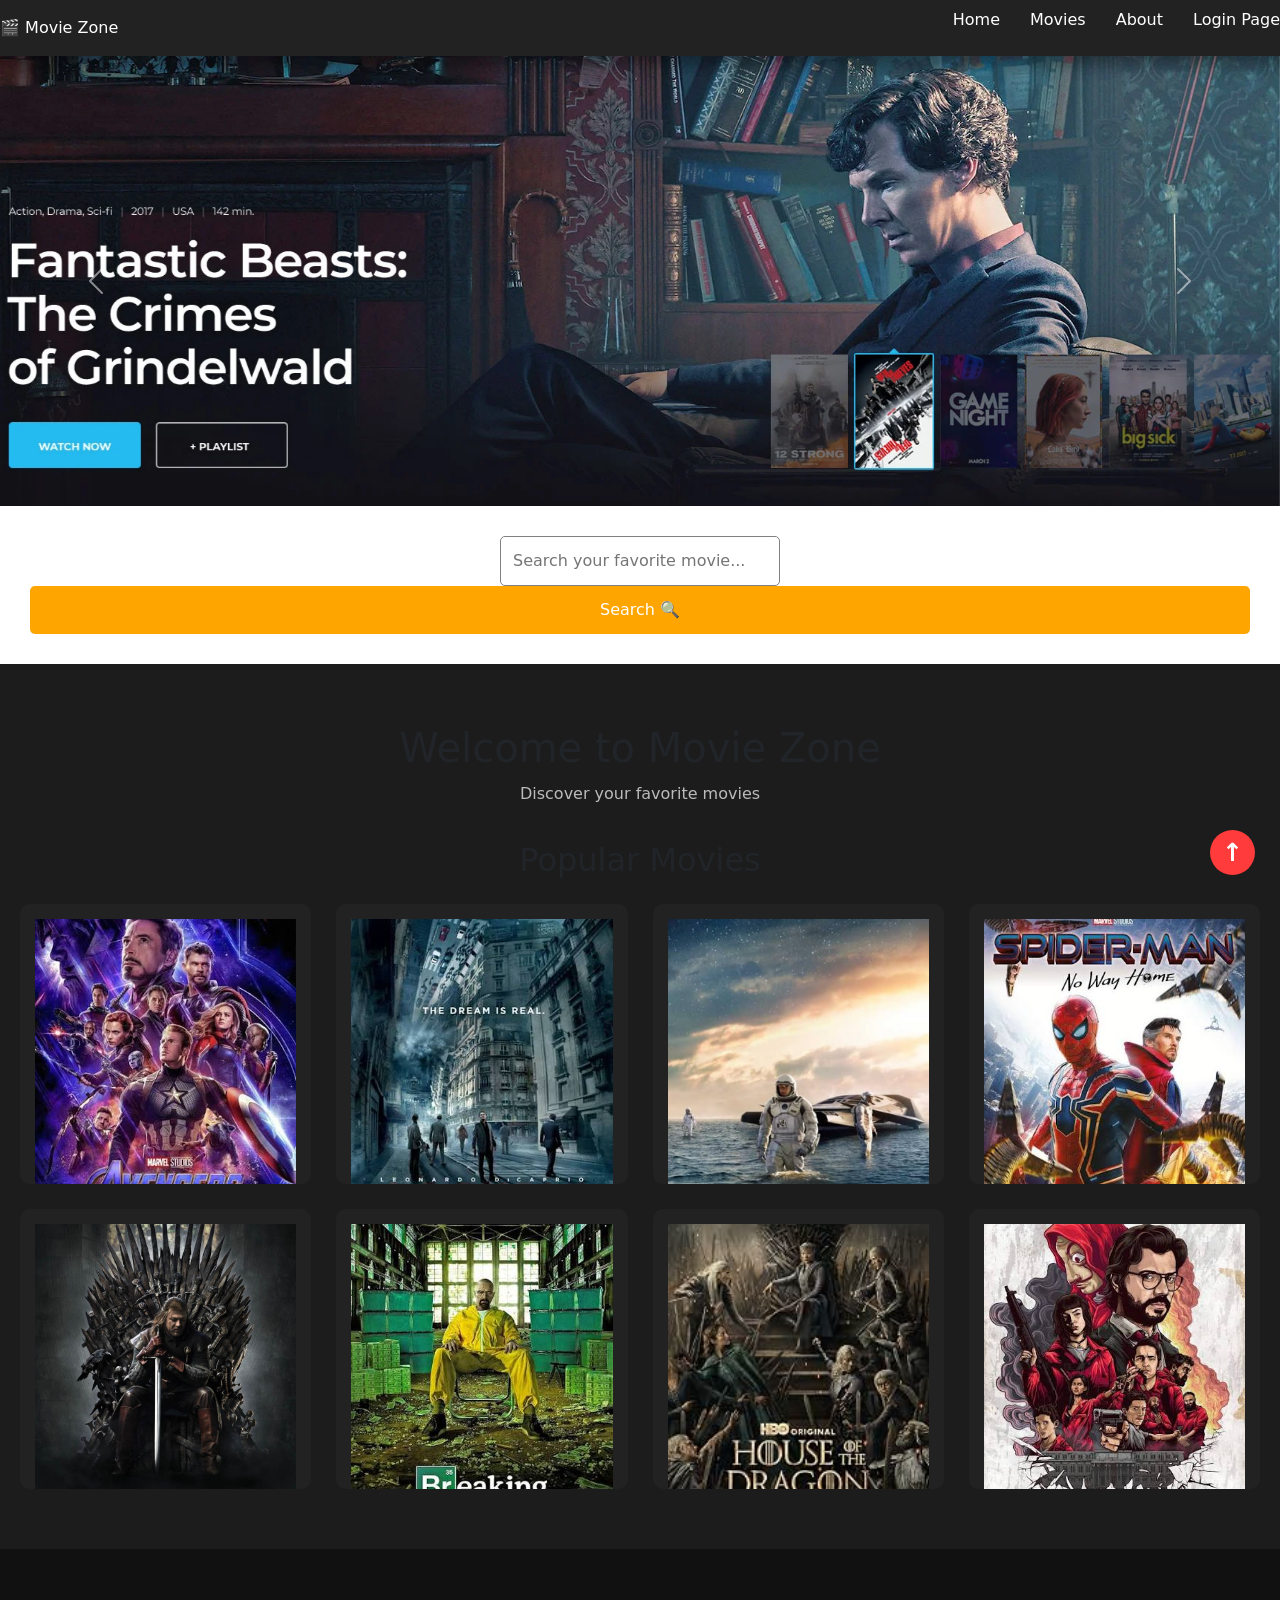
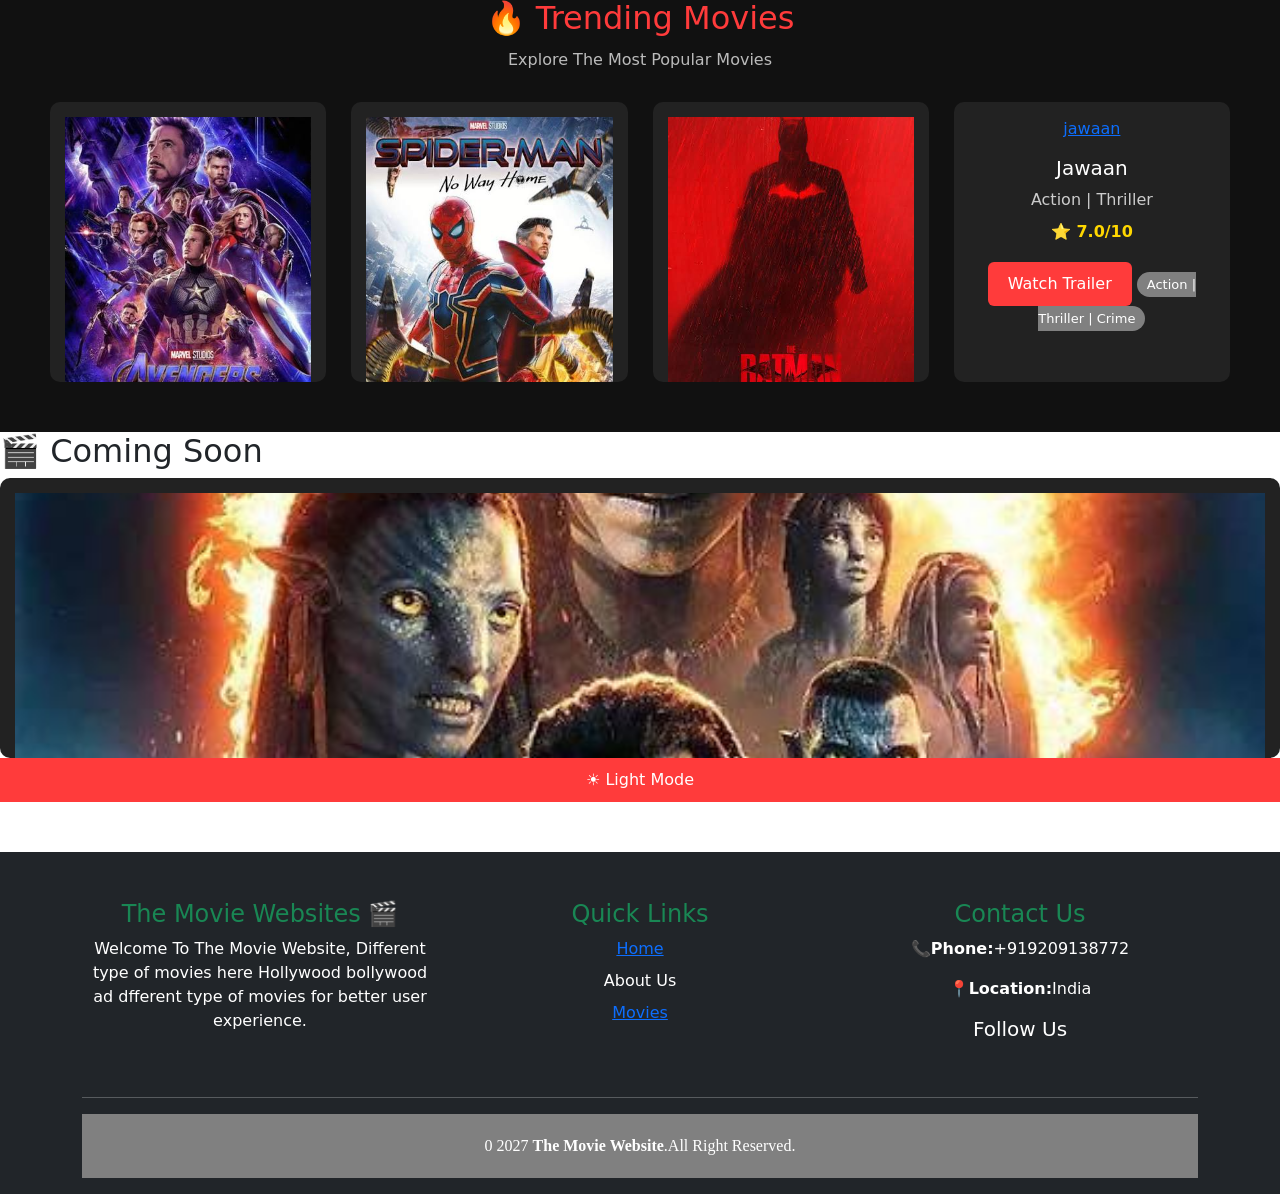
==== commit d8080fa3: "today made back to top button using html id class and made button circular using css" ====
--- a/index.html
+++ b/index.html
@@ -20,7 +20,7 @@
 
 </head>
 
-<body>
+<body id="top">
 
     <!-- Navbar Start -->
 
@@ -540,6 +540,8 @@
     <!-- Footer End -->
 
 
+
+
     <!-- Bootstrap JS -->
 
     <script src="https://cdn.jsdelivr.net/npm/bootstrap@5.3.8/dist/js/bootstrap.bundle.min.js">
@@ -637,9 +639,9 @@
             }
 
         }
-
+       
     </script>
-
+    <a href="#top" class="top-btn">↑</a>
 </body>
 
 </html>
--- a/style.css
+++ b/style.css
@@ -405,3 +405,35 @@
 
 /* 
     LOGIN PAGE CSS END */
+
+
+
+    /* back to top button css */
+html{
+    scroll-behaviour:smooth;
+}
+
+
+.top-btn{
+    position:fixed;
+    bottom: 25px;
+    right: 25px;
+    width: 45px;
+    height: 45px;
+    background-color:#ff3b3b;
+    color: white;
+    text-decoration: none;
+    border-radius: 50%;
+    display: flex;
+    justify-content: center;
+    align-items: center;
+    font-size: 25px;
+    font-weight: bold;
+
+}
+
+.top-btn:hover{
+    background-color: white;
+    color: #ff3b3b;
+    border: 2px solid #ff3b3b;
+}
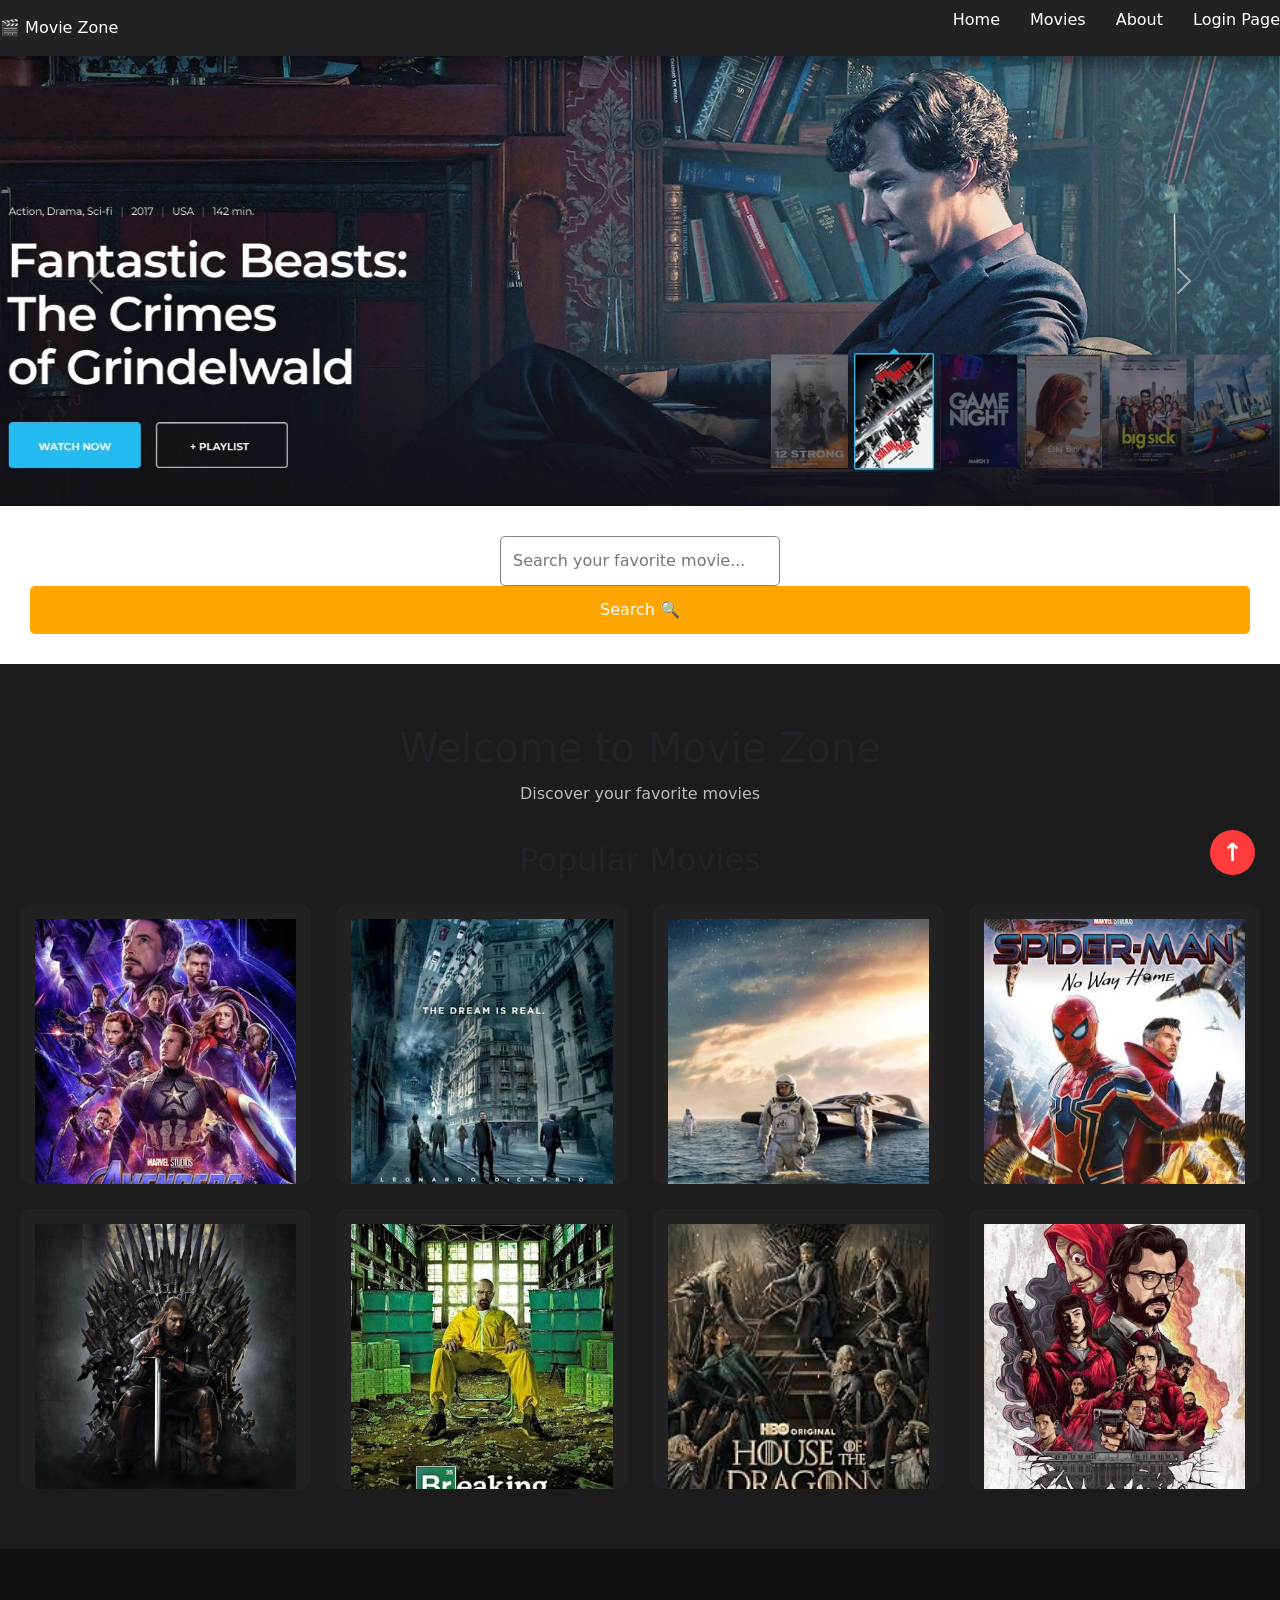
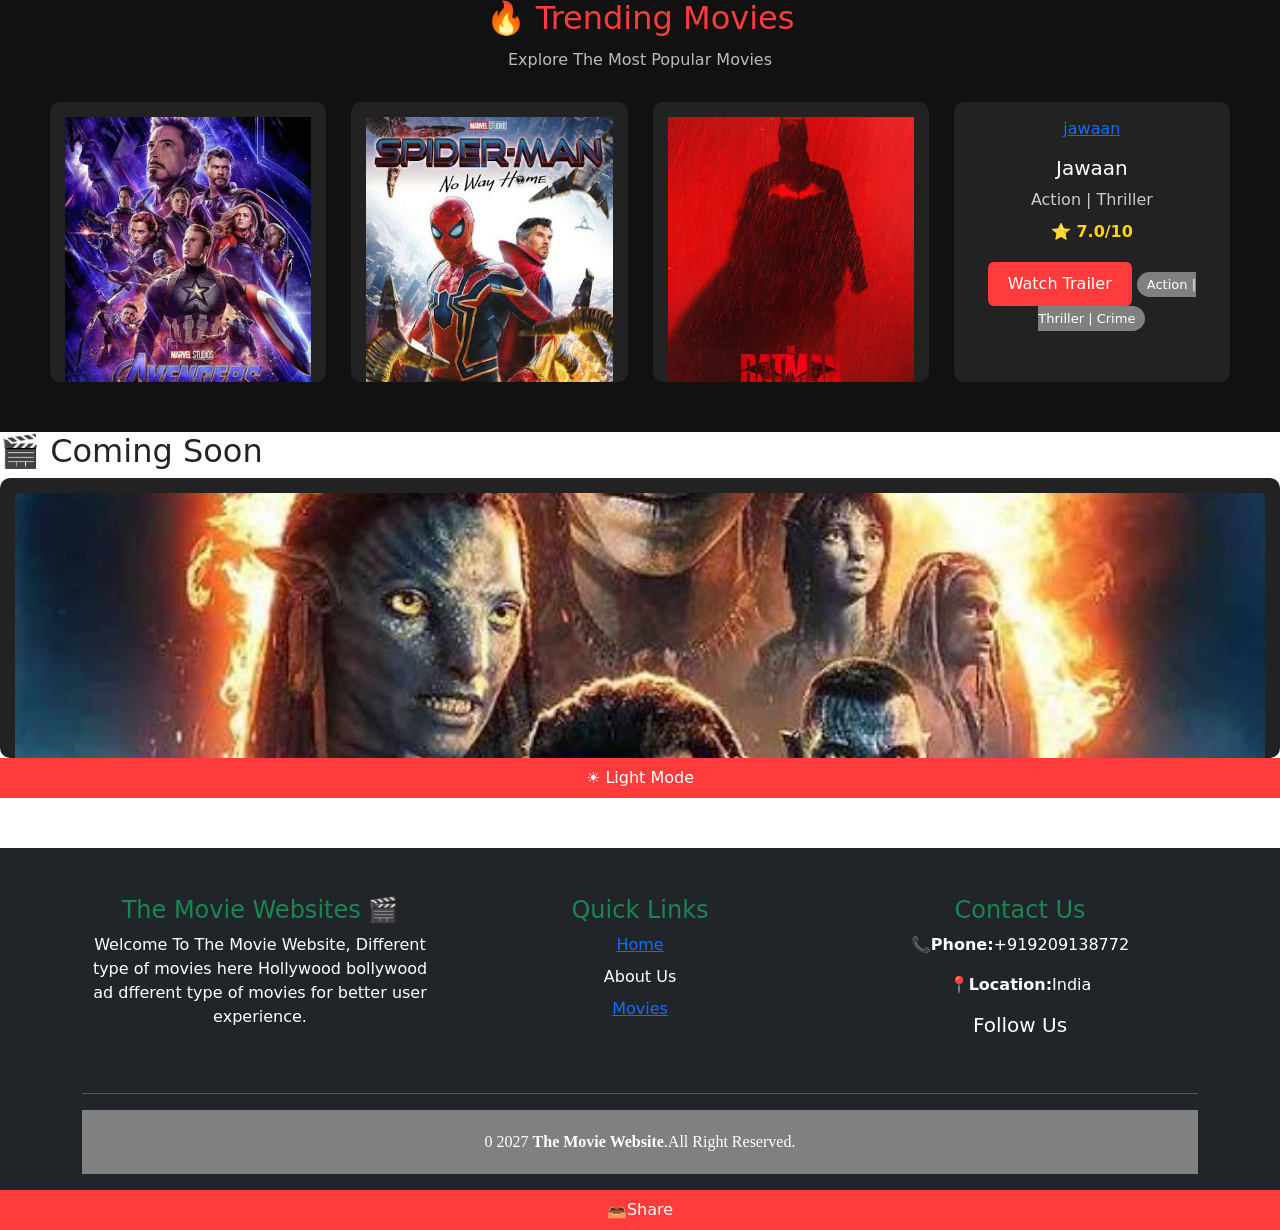
==== commit 8fc040a1: "today i create share button to user share website movies using  css js" ====
--- a/index.html
+++ b/index.html
@@ -540,6 +540,9 @@
     <!-- Footer End -->
 
 
+    <button onclick="shareMovie()">📤Share</button>
+
+
 
 
     <!-- Bootstrap JS -->
@@ -639,7 +642,14 @@
             }
 
         }
-       
+
+        function shareMovie(){
+            navigator.share({
+                title:"movie zone",
+                text:"check out this movie!"
+            });
+        }
+        
     </script>
     <a href="#top" class="top-btn">↑</a>
 </body>
--- a/style.css
+++ b/style.css
@@ -436,4 +436,17 @@
     background-color: white;
     color: #ff3b3b;
     border: 2px solid #ff3b3b;
+}
+
+button{
+    background: #ff3b3b;
+    color: white;
+    border: none;
+    padding: 8px 15px;
+    border-radius: 5px;
+    cursor: pointer;
+}
+
+button:hover{
+    background: #e00000;
 }
